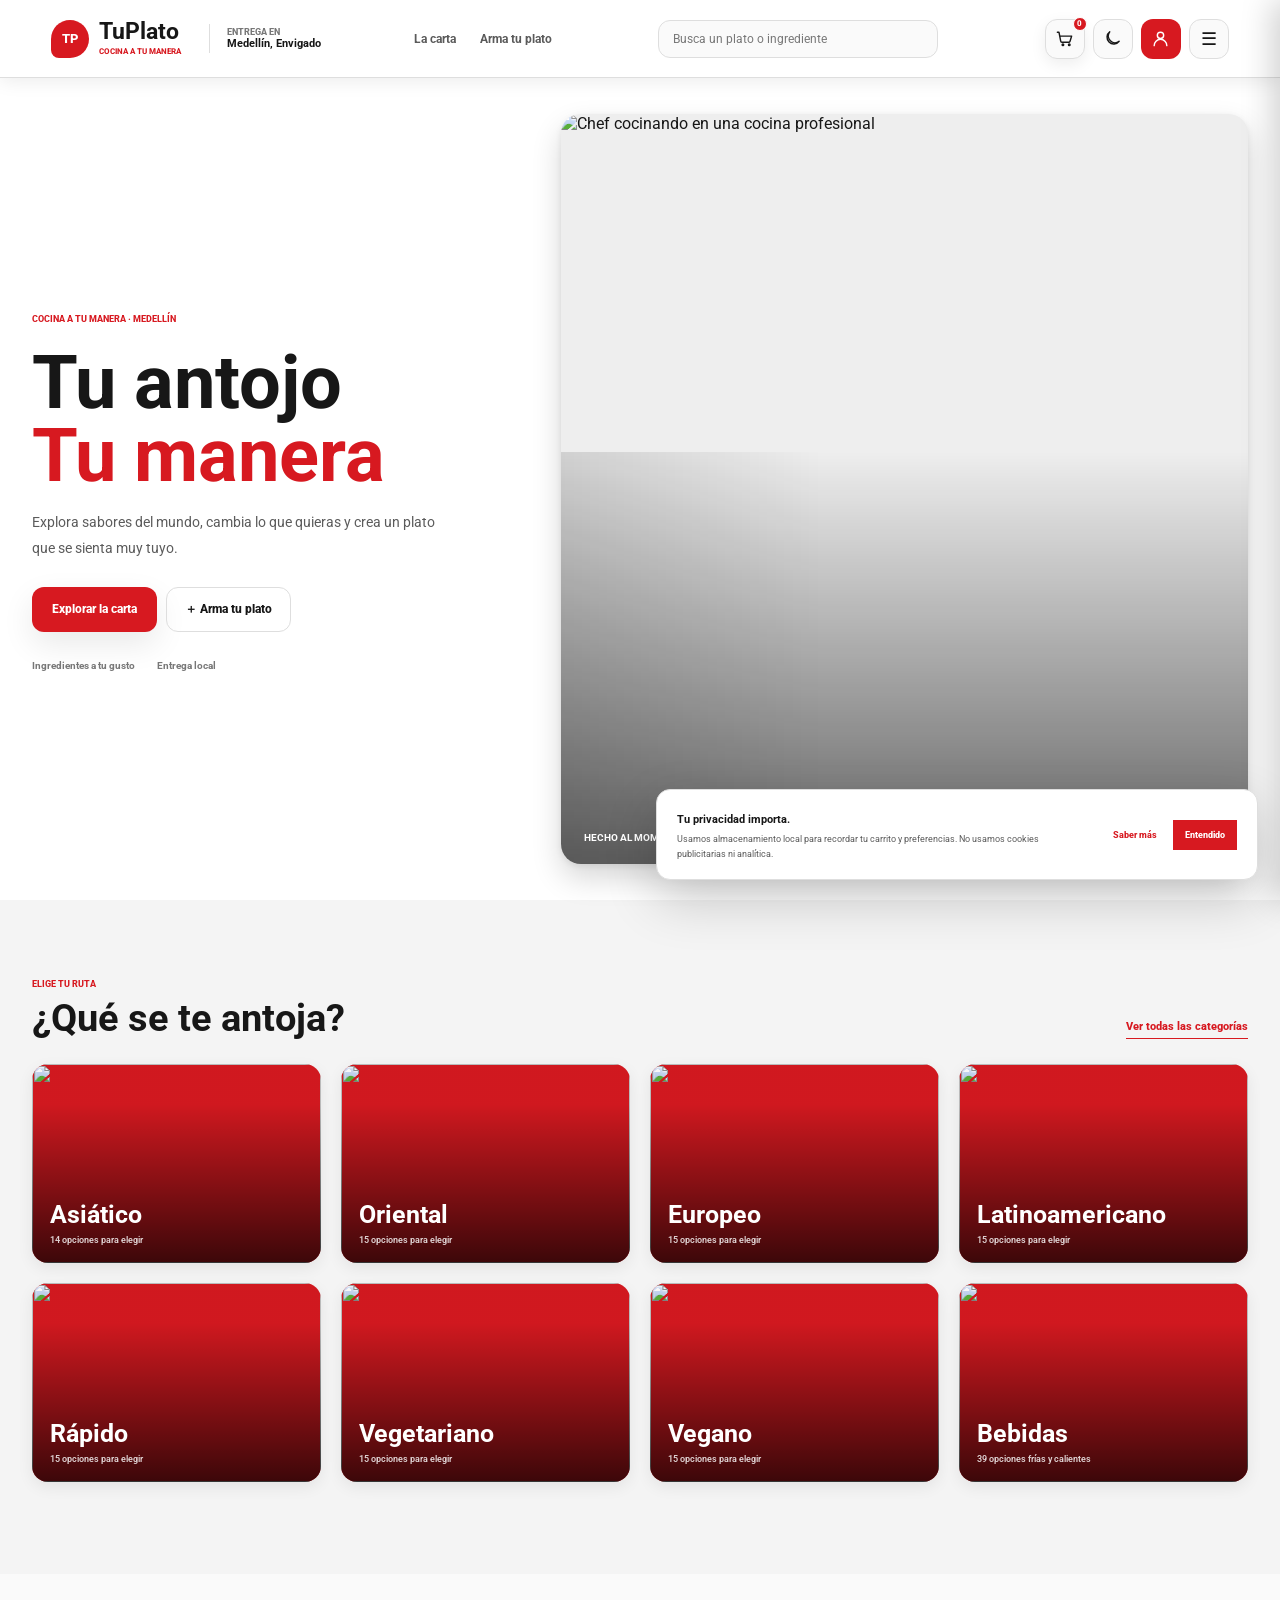
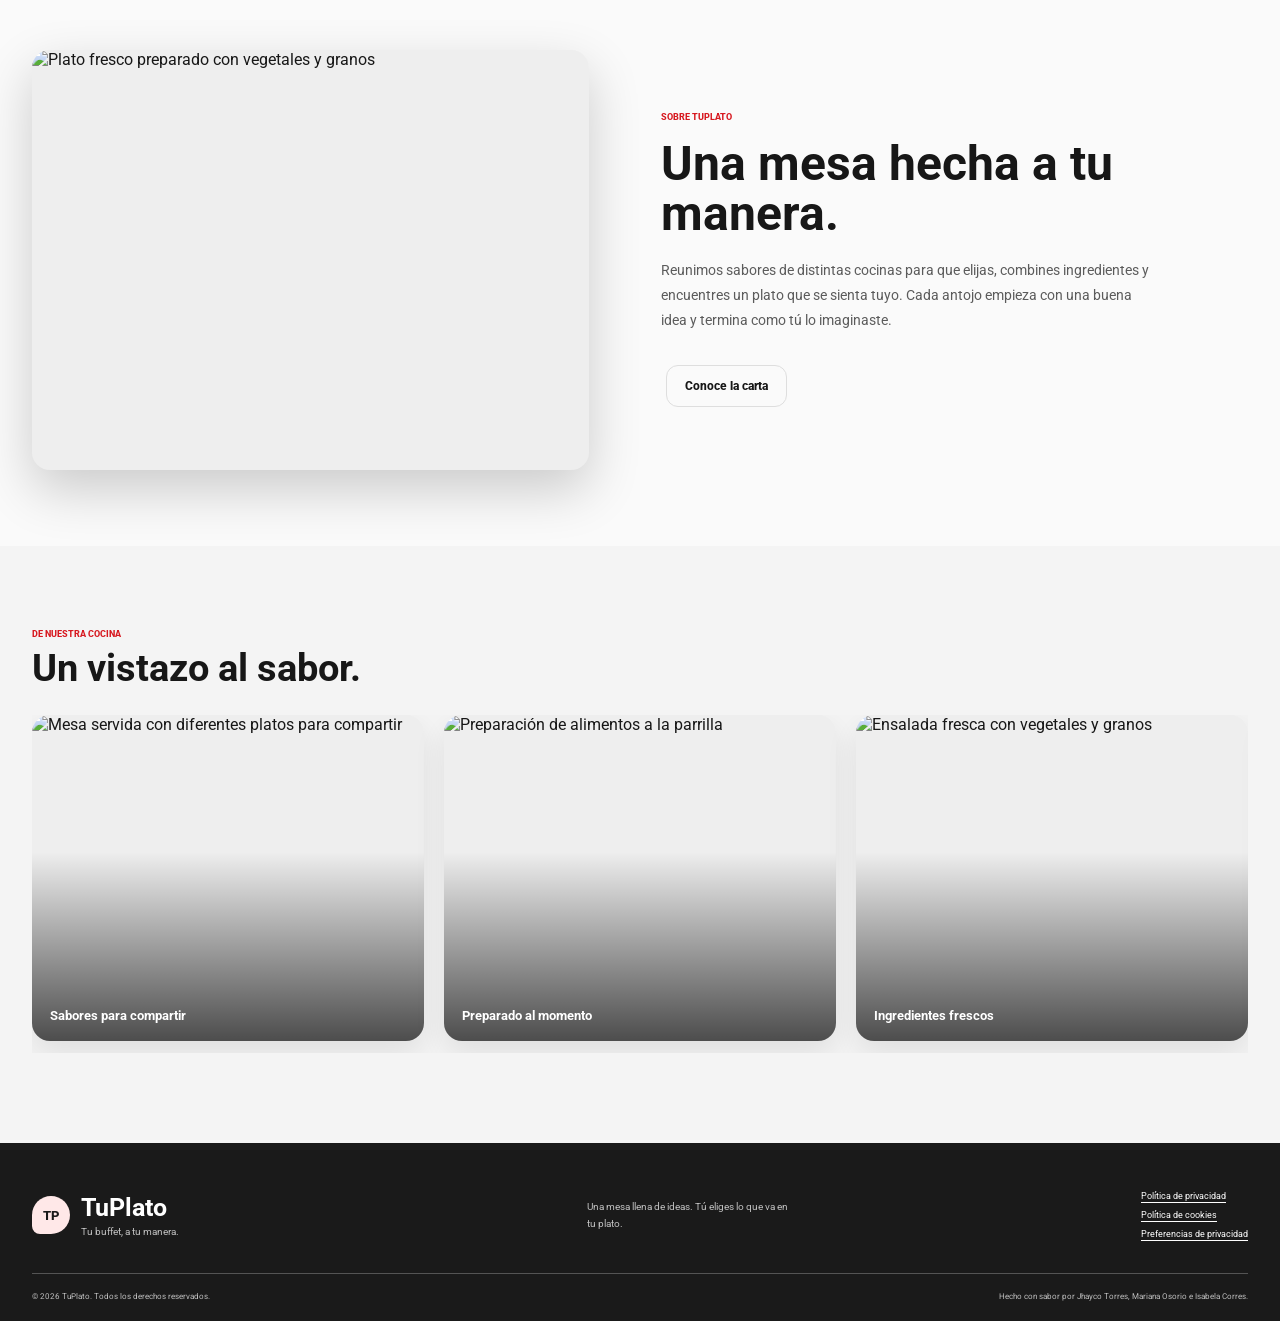
==== index.html @ 8849bc9b "Publicar TuPlato con Supabase" ====
<!DOCTYPE html>
<html lang="es">
<head>
  <meta charset="UTF-8">
  <title>TuPlato | Cocina digital</title>
  <meta name="description" content="Explora sabores, personaliza tus ingredientes y crea un plato a tu manera con TuPlato.">
  <meta name="viewport" content="width=device-width, initial-scale=1.0">
  <link rel="preconnect" href="https://images.unsplash.com">
  <link rel="dns-prefetch" href="//images.unsplash.com">
  <link rel="preconnect" href="https://fonts.googleapis.com">
  <link rel="preconnect" href="https://fonts.gstatic.com" crossorigin>
  <link href="https://fonts.googleapis.com/css2?family=Roboto:wght@400;500;600;700;800&display=swap" rel="stylesheet">
  <link rel="stylesheet" href="style.css">
  <script>
    // Se aplica el tema antes de pintar para evitar el parpadeo blanco
    (function () {
      try {
        var t = localStorage.getItem('tema');
        if (!t) t = matchMedia('(prefers-color-scheme: dark)').matches ? 'oscuro' : 'claro';
        if (t === 'oscuro') document.documentElement.setAttribute('data-tema', 'oscuro');
      } catch (e) {}
    })();
  </script>
</head>

<body>

<!-- Navegación principal -->
<header class="barra-superior">
  <div class="bloque-izquierdo">
    <button class="brand-lockup" onclick="volverAlInicio()" aria-label="TuPlato, inicio">
      <span class="brand-icon">TP</span><span class="brand-name">TuPlato<small>COCINA A TU MANERA</small></span>
    </button>
    <button class="selector-ubicacion" onclick="abrirModal('modalUbicacion')">
      <span class="ubicacion-label">ENTREGA EN</span><span id="txtUbicacion" class="ubicacion-actual">Medellín, Envigado</span>
    </button>
  </div>
  <nav class="desktop-nav" aria-label="Navegación principal">
    <a href="#categorias" onclick="irACategorias(); return false;">La carta</a>
    <a href="#armador" onclick="abrirArmador(); return false;">Arma tu plato</a>
  </nav>
  <div class="contenedor-buscador">
    <input type="search" id="inputBuscador" class="input-buscador" placeholder="Busca un plato o ingrediente" oninput="buscar(this.value)" autocomplete="off" aria-label="Buscar en el menú">
  </div>
  <div class="bloque-derecho">
    <button class="boton-carrito" onclick="verCarrito()" aria-label="Abrir carrito, 0 productos" title="Carrito">
      <svg viewBox="0 0 24 24" aria-hidden="true" focusable="false"><path d="M3 4h2l2.2 11.2a2 2 0 0 0 2 1.6h7.9a2 2 0 0 0 1.9-1.4L21 9H6"/><circle cx="10" cy="20" r="1"/><circle cx="18" cy="20" r="1"/></svg>
      <span id="txtCarrito" class="carrito-contador" aria-hidden="true">0</span>
    </button>
    <button id="btnTema" class="boton-tema" onclick="alternarTema()" aria-label="Cambiar a modo oscuro" title="Cambiar a modo oscuro">
      <svg class="icono-tema-luna" viewBox="0 0 24 24" aria-hidden="true" focusable="false"><path d="M20.4 15.5A8.5 8.5 0 0 1 8.5 3.6 8.5 8.5 0 1 0 20.4 15.5Z"/></svg>
      <svg class="icono-tema-sol" viewBox="0 0 24 24" aria-hidden="true" focusable="false"><circle cx="12" cy="12" r="4"/><path d="M12 2v2m0 16v2M4.93 4.93l1.42 1.42m11.3 11.3 1.42 1.42M2 12h2m16 0h2M4.93 19.07l1.42-1.42m11.3-11.3 1.42-1.42"/></svg>
    </button>
    <div class="menu-usuario-dropdown">
      <button id="btnAuthTrigger" class="boton-user-trigger" onclick="gestionarClicAuth()" aria-label="Ingresar" title="Ingresar">
        <svg viewBox="0 0 24 24" aria-hidden="true" focusable="false"><circle cx="12" cy="8" r="4"/><path d="M4 21a8 8 0 0 1 16 0"/></svg>
      </button>
      <div id="dropdownUsuario" class="dropdown-contenido">
        <a onclick="abrirPerfil()">Mi perfil</a>
        <a id="enlaceAdmin" onclick="abrirPanelAdmin()" style="display:none;">Panel administrador</a>
        <a onclick="cerrarSesion()">Cerrar sesión</a>
      </div>
    </div>
    <button class="boton-sidebar-trigger" onclick="toggleSidebar()" aria-label="Abrir menú">☰</button>
  </div>
</header>

<!-- Fondo del menú lateral -->
<div id="overlaySidebar" class="overlay-sidebar" onclick="cerrarSidebar()"></div>

<!-- Menú lateral -->
<aside id="sidebarDerecha" class="sidebar-derecha">
  <div class="sidebar-header">
    <span class="sidebar-brand">TuPlato</span>
    <span class="sidebar-cerrar" onclick="cerrarSidebar()">&times;</span>
  </div>

  <div class="sidebar-perfil" id="sidebarPerfil"></div>

  <nav class="sidebar-nav">
    <div class="sidebar-nav-item destacado" onclick="abrirArmador(); cerrarSidebar();"><span>Arma tu plato</span></div>
    <div class="sidebar-nav-item" onclick="mostrarFavoritos(); cerrarSidebar();"><span>♥ Mis recetas</span></div>
    <div class="sidebar-nav-item" onclick="mostrarPlatos('asiatico'); cerrarSidebar();"><span id="navCatAsiatico">Asiático</span></div>
    <div class="sidebar-nav-item" onclick="mostrarPlatos('oriental'); cerrarSidebar();"><span id="navCatOriental">Oriental</span></div>
    <div class="sidebar-nav-item" onclick="mostrarPlatos('europeo'); cerrarSidebar();"><span id="navCatEuropeo">Europeo</span></div>
    <div class="sidebar-nav-item" onclick="mostrarPlatos('latino'); cerrarSidebar();"><span id="navCatLatino">Latinoamericano</span></div>
    <div class="sidebar-nav-item" onclick="mostrarPlatos('rapido'); cerrarSidebar();"><span id="navCatRapido">Rápido</span></div>
    <div class="sidebar-nav-item" onclick="mostrarPlatos('vegetariano'); cerrarSidebar();"><span id="navCatVegetariano">Vegetariano</span></div>
    <div class="sidebar-nav-item" onclick="mostrarPlatos('vegano'); cerrarSidebar();"><span id="navCatVegano">Vegano</span></div>
    <div class="sidebar-nav-item" onclick="mostrarSubcategoriasBebidas(); cerrarSidebar();"><span>Bebidas</span></div>

    <div class="sidebar-nav-item sidebar-otros" onclick="toggleOtros()">
      <span>Otros</span>
      <span id="flechaOtros" class="sidebar-flecha">›</span>
    </div>
    <div id="submenuOtros" class="sidebar-submenu">
      <div class="sidebar-subitem" onclick="alert('Próximamente: registro de restaurantes.')">Registra tu restaurante</div>
      <div class="sidebar-subitem" onclick="alert('Próximamente: registro de repartidores.')">Quiero ser repartidor</div>
    </div>
  </nav>

  <div class="sidebar-tema" onclick="alternarTema()">
    <span id="txtTemaSidebar">Modo oscuro</span>
    <span class="sidebar-flecha">›</span>
  </div>

  <div class="sidebar-ubicacion" onclick="abrirModal('modalUbicacion')">
    <span class="sidebar-ubicacion-label">📍 Entregar en</span>
    <span id="txtUbicacionSidebar" class="sidebar-ubicacion-actual">Medellín, Envigado</span>
  </div>
</aside>

<!-- Modal de dirección -->
<div id="modalUbicacion" class="fondo-modal">
  <div class="modal-contenido">
    <span class="cerrar-x" onclick="cerrarModal('modalUbicacion')">&times;</span>
    <h3>Ingresa tu dirección</h3>
    <p class="modal-nota">Elige tu zona para consultar disponibilidad y calcular el envío.</p>
    <label class="campo-ubicacion">Zona de entrega
      <select id="selectZonaEntrega" onchange="actualizarZonaEntrega()">
        <option value="">Selecciona una zona</option>
        <option value="envigado">Envigado</option>
        <option value="medellin">Medellín</option>
        <option value="sabaneta">Sabaneta</option>
        <option value="bello">Bello</option>
        <option value="rionegro">Rionegro</option>
      </select>
    </label>
    <div id="estadoZonaEntrega" class="estado-zona-entrega" aria-live="polite">Selecciona una zona para continuar.</div>
    <input type="text" id="inputCiudad" placeholder="Ej: Medellín, Envigado" value="Medellín, Envigado">
    <input type="text" id="inputDireccion" placeholder="Ej: Calle 37 Sur #43A-12, Apto 502">
    <button class="boton-bloque" onclick="guardarUbicacion()">Confirmar dirección</button>
  </div>
</div>

<!-- Modal de autenticación -->
<div id="modalAuth" class="fondo-modal">
  <div class="modal-contenido">
    <span class="cerrar-x" onclick="cerrarModal('modalAuth')">&times;</span>
    <div id="vistaLogin">
      <h3>Iniciar sesión</h3>
      <input type="email" id="loginCorreo" placeholder="Correo electrónico">
      <input type="password" id="loginPass" placeholder="Contraseña">
      <button class="boton-bloque" onclick="procesarLogin()">Ingresar</button>
      <p class="texto-cambio">¿Eres nuevo? <span onclick="cambiarVistaAuth('registro')">Regístrate aquí</span></p>
    </div>
    <div id="vistaRegistro" style="display:none;">
      <h3>Crear cuenta</h3>
      <input type="text" id="regNombre" placeholder="Nombre">
      <input type="email" id="regCorreo" placeholder="Correo electrónico">
      <input type="password" id="regPass" placeholder="Contraseña">
      <button class="boton-bloque" onclick="procesarRegistro()">Crear cuenta</button>
      <p class="texto-cambio">¿Ya tienes cuenta? <span onclick="cambiarVistaAuth('login')">Inicia sesión</span></p>
    </div>
  </div>
</div>

<!-- Modal de perfil -->
<div id="modalPerfil" class="fondo-modal">
  <div class="modal-contenido">
    <span class="cerrar-x" onclick="cerrarModal('modalPerfil')">&times;</span>
    <h3>Mi perfil</h3>
    <div class="perfil-info">
      <p><strong>Nombre:</strong> <span id="perfilNombre">-</span></p>
      <p><strong>Correo:</strong> <span id="perfilCorreo">-</span></p>
    </div>
    <button class="boton-bloque" onclick="cerrarModal('modalPerfil')">Entendido</button>
  </div>
</div>

<!-- Modal del carrito -->
<div id="modalCarrito" class="fondo-modal">
  <div class="modal-contenido modal-carrito">
    <span class="cerrar-x" onclick="cerrarModal('modalCarrito')">&times;</span>
    <div class="carrito-cabecera"><div><span class="carrito-kicker">TU PEDIDO</span><h3>Tu carrito</h3></div><span id="contadorCarritoModal" class="carrito-contador">0 productos</span></div>
    <div id="listaCarrito"></div>
    <div id="resumenCarrito" class="carrito-resumen"></div>
    <div class="carrito-entrega"><div class="carrito-entrega-cab"><strong>Entrega</strong><button class="carrito-link" onclick="cerrarModal('modalCarrito'); abrirModal('modalUbicacion')">Editar dirección</button></div><div id="direccionCarrito" class="carrito-direccion">Agrega una dirección para calcular el envío.</div></div>
    <label class="carrito-pago"><span>Método de pago</span><select id="metodoPago"><option value="contraentrega">Pago contra entrega</option><option value="transferencia">Transferencia bancaria</option><option value="tarjeta">Tarjeta al recibir</option></select></label>
    <button class="boton-bloque" onclick="cerrarModal('modalCarrito')">Seguir comprando</button>
    <button id="btnConfirmarPedido" class="boton-bloque oscuro" onclick="finalizarPedido()">Confirmar pedido</button>
  </div>
</div>

<!-- Inicio -->
<main id="inicio" class="home-screen">
  <section class="portada" aria-labelledby="homeTitle">
    <div class="portada-copy">
      <span class="hero-kicker">COCINA A TU MANERA · MEDELLÍN</span>
      <h1 class="titulo" id="homeTitle">Tu antojo<br><em>Tu manera</em></h1>
      <p class="subtitulo">Explora sabores del mundo, cambia lo que quieras y crea un plato que se sienta muy tuyo.</p>
      <div class="portada-acciones">
        <button class="boton principal" onclick="irACategorias()">Explorar la carta</button>
        <button class="boton-sec" onclick="abrirArmador()">＋ Arma tu plato</button>
      </div>
      <div class="hero-notas"><span> Ingredientes a tu gusto</span><span> Entrega local</span></div>
    </div>
    <div class="portada-visual">
      <img src="https://images.unsplash.com/photo-1641536618422-2cf0bbd10014?q=80&w=627&auto=format&fit=crop&ixlib=rb-4.1.0&ixid=M3wxMjA3fDB8MHxwaG90by1wYWdlfHx8fGVufDB8fHx8fA%3D%3D" alt="Chef cocinando en una cocina profesional" fetchpriority="high">
      <div class="hero-pie-foto"><span>HECHO AL MOMENTO</span><span>TuPlato · Medellín</span></div>
    </div>
  </section>

  <section class="home-explorer" aria-labelledby="homeCategoriesTitle">
    <div class="home-section-heading">
      <div><span class="section-kicker">ELIGE TU RUTA</span><h2 id="homeCategoriesTitle">¿Qué se te antoja?</h2></div>
      <button class="texto-link" onclick="irACategorias()">Ver todas las categorías</button>
    </div>
    <div id="homeCategoryGrid" class="home-category-grid"></div>
  </section>

  <section class="home-about" id="nosotros" aria-labelledby="aboutTitle">
    <div class="home-about-inner">
      <div class="home-about-visual">
        <img src="https://images.pexels.com/photos/6294402/pexels-photo-6294402.jpeg" alt="Plato fresco preparado con vegetales y granos" loading="lazy">
      </div>
      <div class="home-about-copy">
        <span class="section-kicker">SOBRE TUPLATO</span>
        <h2 id="aboutTitle">Una mesa hecha a tu manera.</h2>
        <p>Reunimos sabores de distintas cocinas para que elijas, combines ingredientes y encuentres un plato que se sienta tuyo. Cada antojo empieza con una buena idea y termina como tú lo imaginaste.</p>
        <button class="boton-sec" onclick="irACategorias()">Conoce la carta</button>
      </div>
    </div>
  </section>

  <section class="home-gallery" id="galeria" aria-labelledby="galleryTitle">
    <div class="home-gallery-inner">
      <div class="home-gallery-heading">
        <div><span class="section-kicker">DE NUESTRA COCINA</span><h2 id="galleryTitle">Un vistazo al sabor.</h2></div>
      </div>
      <div class="gallery-track" id="homeGallery" role="region" aria-label="Galería de cocina y platos" tabindex="0">
        <figure class="gallery-item"><img src="https://images.unsplash.com/photo-1504674900247-0877df9cc836?auto=format&fit=crop&w=1000&q=82" alt="Mesa servida con diferentes platos para compartir" loading="lazy"><figcaption>Sabores para compartir</figcaption></figure>
        <figure class="gallery-item"><img src="https://images.unsplash.com/photo-1555939594-58d7cb561ad1?auto=format&fit=crop&w=1000&q=82" alt="Preparación de alimentos a la parrilla" loading="lazy"><figcaption>Preparado al momento</figcaption></figure>
        <figure class="gallery-item"><img src="https://images.unsplash.com/photo-1547592180-85f173990554?auto=format&fit=crop&w=1000&q=82" alt="Ensalada fresca con vegetales y granos" loading="lazy"><figcaption>Ingredientes frescos</figcaption></figure>
        <figure class="gallery-item"><img src="https://images.unsplash.com/photo-1579871494447-9811cf80d66c?auto=format&fit=crop&w=1000&q=82" alt="Selección de sushi recién preparado" loading="lazy"><figcaption>Un viaje entre cocinas</figcaption></figure>
        <figure class="gallery-item"><img src="https://images.unsplash.com/photo-1565299624946-b28f40a0ae38?auto=format&fit=crop&w=1000&q=82" alt="Pizza artesanal recién horneada" loading="lazy"><figcaption>Tu próximo antojo</figcaption></figure>
      </div>
    </div>
  </section>
</main>

<!-- Categorías -->
<div id="categorias" class="seccion-categorias">
  <h1>¿Qué se te antoja hoy?</h1>
  <p class="seccion-sub">Empieza desde cero o toma un plato de la carta y ajústalo a tu gusto</p>
  <div class="contenedor-grid" id="gridCategorias"></div>
  <button class="boton boton-volver-inicio" onclick="volverAlInicio()">Volver al inicio</button>
</div>

<!-- Categorías de bebidas -->
<div id="subBebidas" class="seccion-categorias">
  <h1>Bebidas</h1>
  <p class="seccion-sub">Selecciona el tipo de bebida</p>
  <div class="contenedor-grid">
    <div class="tarjeta-categoria bebida-asiatica" onclick="mostrarPlatos('bebidasAsiaticas')"><img src="https://images.unsplash.com/photo-1558857563-b371033873b8?auto=format&fit=crop&w=900&q=80" alt="Té asiático servido frío" loading="lazy"><span>Bebidas asiáticas</span><small>Infusiones y sabores de Asia</small></div>
    <div class="tarjeta-categoria bebida-americana" onclick="mostrarPlatos('bebidasAmericanas')"><img src="https://images.unsplash.com/photo-1544145945-f90425340c7e?auto=format&fit=crop&w=900&q=80" alt="Bebidas cítricas frescas" loading="lazy"><span>Bebidas americanas</span><small>Jugos y cafés frescos</small></div>
    <div class="tarjeta-categoria bebida-europea" onclick="mostrarPlatos('bebidasEuropeas')"><img src="https://images.unsplash.com/photo-1514362545857-3bc16c4c7d1b?auto=format&fit=crop&w=900&q=80" alt="Bebidas servidas para compartir" loading="lazy"><span>Bebidas europeas</span><small>Cafés y tés clásicos</small></div>
    <div class="tarjeta-categoria bebida-gaseosa" onclick="mostrarPlatos('bebidasGaseosas')"><img src="https://images.unsplash.com/photo-1581006852262-e4307cf6283a?auto=format&fit=crop&w=900&q=80" alt="Bebida fría con hielo" loading="lazy"><span>Gaseosas y frías</span><small>Refrescantes para acompañar</small></div>
  </div>
  <button class="boton" onclick="volverACategorias()">Volver a categorías</button>
</div>

<!-- Listado de platos -->
<div id="menu" class="menu"></div>

<!-- Resultados de búsqueda -->
<div id="pantallaBusqueda" class="pantalla-busqueda"></div>

<!-- Favoritos y recetas guardadas -->
<div id="favoritos" class="pantalla-favoritos"></div>

<!-- Detalle de receta -->
<div id="detalleRender" class="pantalla-detalle"></div>

<!-- Armador de platos -->
<div id="armador" class="pantalla-armador"></div>

<!-- Barra inferior -->
<div id="barraAgregar" class="barra-agregar">
  <div class="barra-agregar-interior">
    <div class="control-cantidad">
      <button class="btn-cantidad" onclick="cambiarCantidad(-1)">−</button>
      <span class="txt-cantidad" id="txtCantidad">1</span>
      <button class="btn-cantidad" onclick="cambiarCantidad(1)">+</button>
    </div>
    <button class="btn-agregar-carrito" onclick="agregarAlCarrito()">
      <span>Agregar al carrito</span>
      <span class="total-carrito" id="txtTotalBarra">$0</span>
    </button>
  </div>
</div>

<div id="contenedorToasts" class="contenedor-toasts" aria-live="polite" aria-atomic="true"></div>

<footer class="site-footer">
  <div class="footer-main">
    <div class="footer-brand"><span class="brand-icon">TP</span><div><strong>TuPlato</strong><span>Tu buffet, a tu manera.</span></div></div>
    <p>Una mesa llena de ideas. Tú eliges lo que va en tu plato.</p>
    <div class="footer-links"><button onclick="abrirLegal('privacidad')">Política de privacidad</button><button onclick="abrirLegal('cookies')">Política de cookies</button><button onclick="mostrarAvisoCookies()">Preferencias de privacidad</button></div>
  </div>
  <div class="footer-bottom"><span>© 2026 TuPlato. Todos los derechos reservados.</span><span>Hecho con sabor por Jhayco Torres, Mariana Osorio e Isabela Corres.</span></div>
</footer>

<aside id="avisoCookies" class="aviso-cookies" role="status" hidden>
  <div><strong>Tu privacidad importa.</strong><p>Usamos almacenamiento local para recordar tu carrito y preferencias. No usamos cookies publicitarias ni analítica.</p></div>
  <div class="aviso-cookies-acciones"><button onclick="abrirLegal('cookies')">Saber más</button><button class="aviso-aceptar" onclick="aceptarAvisoCookies()">Entendido</button></div>
</aside>

<div id="modalLegal" class="fondo-modal modal-legal" onclick="if(event.target === this) cerrarModal('modalLegal')">
  <section class="modal-contenido legal-contenido" role="dialog" aria-modal="true" aria-labelledby="legalModalTitle">
    <button class="cerrar-x" onclick="cerrarModal('modalLegal')" aria-label="Cerrar">×</button>
    <span class="section-kicker">TUPLATO · INFORMACIÓN</span>
    <h2 id="legalModalTitle"></h2>
    <div id="legalModalText" class="legal-texto"></div>
  </section>
</div>

<script src="https://cdn.jsdelivr.net/npm/@supabase/supabase-js@2"></script>
<script src="supabase-client.js"></script>
<script src="script.js"></script>
</body>
</html>
---- style.css ----
/* Ajustes globales */
* {
  -webkit-tap-highlight-color: transparent;
}

body {
  margin: 0;
  font-family: -apple-system, BlinkMacSystemFont, "Segoe UI", Roboto, Helvetica, Arial, sans-serif;
  text-align: center;
  background-color: var(--bg);
  color: var(--text);
  padding-top: 70px;
  transition: background-color 0.25s, color 0.25s;
}

:focus-visible {
  outline: 2px solid var(--accent);
  outline-offset: 2px;
}

@media (prefers-reduced-motion: reduce) {
  * {
    transition-duration: 0.01ms !important;
    animation-duration: 0.01ms !important;
  }
}

/* Barra superior */
.barra-superior {
  position: fixed;
  top: 0; left: 0;
  width: 100%; height: 70px;
  background-color: var(--surface);
  border-bottom: 1px solid var(--border-soft);
  box-shadow: 0 2px 10px rgba(0,0,0,0.05);
  display: flex;
  align-items: center;
  justify-content: space-between;
  padding: 0 20px;
  box-sizing: border-box;
  z-index: 1000;
}

/* Identidad y ubicación */
.bloque-izquierdo {
  display: flex;
  align-items: center;
  gap: 20px;
}

.brand-name {
  font-size: 22px;
  font-weight: 800;
  color: var(--accent);
  margin: 0;
  cursor: pointer;
}

.selector-ubicacion {
  display: flex;
  flex-direction: column;
  text-align: left;
  cursor: pointer;
  padding: 4px 8px;
  border-radius: 8px;
  transition: background 0.2s;
}

.selector-ubicacion:hover {
  background: var(--surface-3);
}

.ubicacion-label {
  font-size: 11px;
  color: var(--text-2);
  font-weight: 600;
  text-transform: uppercase;
}

.ubicacion-actual {
  font-size: 14px;
  font-weight: 700;
  color: var(--text);
}

/* Búsqueda en la navegación */
.contenedor-buscador {
  flex-grow: 1;
  max-width: 450px;
  margin: 0 20px;
}

.input-buscador {
  width: 100%;
  padding: 10px 16px;
  border: 1px solid var(--border);
  background-color: var(--surface-2);
  color: var(--text);
  border-radius: 20px;
  font-size: 14px;
  box-sizing: border-box;
  transition: all 0.2s;
}

.input-buscador::placeholder {
  color: var(--text-3);
}

.input-buscador:focus {
  outline: none;
  border-color: var(--accent);
  background-color: var(--surface);
}

/* Acciones de usuario */
.bloque-derecho {
  display: flex;
  align-items: center;
  gap: 12px;
}

.boton-carrito {
  background: var(--surface-2);
  border: 1px solid var(--border);
  color: var(--text);
  padding: 10px 14px;
  border-radius: 20px;
  cursor: pointer;
  font-weight: 600;
  font-size: 14px;
  transition: all 0.2s;
  display: flex;
  align-items: center;
  gap: 6px;
}

.boton-carrito:hover {
  background: var(--surface-3);
}

.boton-carrito.pulso {
  background: var(--btn);
  color: var(--on-btn);
  border-color: var(--btn);
}

.boton-user-trigger {
  background: var(--btn);
  color: var(--on-btn);
  border: none;
  padding: 10px 20px;
  border-radius: 20px;
  cursor: pointer;
  font-weight: 600;
  font-size: 14px;
  box-shadow: var(--shadow-btn);
  transition: all 0.2s;
}

.boton-user-trigger:hover {
  background: var(--btn-hover);
}

/* Selector de tema */
.boton-tema {
  background: var(--surface-2);
  border: 1px solid var(--border);
  width: 40px;
  height: 40px;
  border-radius: 12px;
  cursor: pointer;
  font-size: 17px;
  line-height: 1;
  color: var(--text);
  display: flex;
  align-items: center;
  justify-content: center;
  transition: background 0.2s, border-color 0.2s;
  flex-shrink: 0;
}

.boton-tema:hover {
  background: var(--surface-3);
  border-color: var(--accent-line);
}

/* Botones */
.boton {
  margin: 15px 5px;
  padding: 16px 40px;
  font-size: 16px;
  background: var(--btn);
  color: var(--on-btn);
  border: none;
  border-radius: 25px;
  cursor: pointer;
  font-weight: 600;
  transition: all 0.2s ease;
  box-shadow: var(--shadow-btn);
}

.boton:hover {
  background: var(--btn-hover);
  transform: translateY(-1px);
}

.boton.principal {
  background: var(--btn-dark);
  color: #FFFFFF;
  box-shadow: var(--shadow);
}

.boton.principal:hover {
  background: var(--btn-dark-hover);
}

body.oscuro .boton.principal {
  color: var(--text);
}

.boton-sec {
  margin: 8px 5px;
  padding: 13px 26px;
  font-size: 14px;
  font-weight: 600;
  background: transparent;
  color: var(--text-2);
  border: 1.5px solid var(--border);
  border-radius: 25px;
  cursor: pointer;
  transition: all 0.2s;
}

.boton-sec:hover {
  border-color: var(--accent);
  color: var(--accent);
}

.boton-bloque {
  width: 100%;
  padding: 14px;
  background: var(--btn);
  color: var(--on-btn);
  border: none;
  border-radius: 12px;
  cursor: pointer;
  font-weight: 600;
  font-size: 15px;
  margin-top: 15px;
}

.boton-bloque:hover {
  background: var(--btn-hover);
}

.boton-bloque.oscuro {
  background: var(--btn-dark);
  color: #FFFFFF;
  margin-top: 8px;
}

body.oscuro .boton-bloque.oscuro {
  color: var(--text);
}

/* Portada */
.portada {
  height: calc(100vh - 70px);
  background:
    linear-gradient(var(--portada-a), var(--portada-b)),
    url("https://images.unsplash.com/photo-1504674900247-0877df9cc836?auto=format&fit=crop&w=1920&q=65") center/cover no-repeat;
  display: flex;
  flex-direction: column;
  justify-content: center;
  align-items: center;
  padding: 0 20px;
}

.titulo {
  font-size: 52px;
  font-weight: 800;
  color: var(--text);
  margin: 0;
  letter-spacing: -1px;
}

.subtitulo {
  color: var(--text-2);
  margin: 12px 0 30px;
  font-size: 18px;
  font-weight: 400;
}

.portada-acciones {
  display: flex;
  gap: 12px;
  flex-wrap: wrap;
  justify-content: center;
}

/* Categorías */
/* Encabezado de categorías */
.seccion-categorias {
  display: none;
  padding: 40px 20px 60px;
  max-width: 1200px;
  margin: 0 auto;
}

.seccion-categorias h1 {
  color: var(--text);
  font-size: 32px;
  font-weight: 700;
  letter-spacing: -0.5px;
  margin-bottom: 5px;
}

.seccion-sub {
  color: var(--text-2);
  font-size: 15px;
  font-weight: 400;
  margin-bottom: 10px;
}

/* Tarjetas de categorías */
.contenedor-grid {
  display: grid;
  grid-template-columns: repeat(auto-fit, minmax(240px, 1fr));
  gap: 20px;
  margin: 35px auto;
}

.tarjeta-categoria {
  position: relative;
  height: 160px;
  border-radius: 16px;
  display: flex;
  justify-content: flex-start;
  align-items: flex-end;
  overflow: hidden;
  cursor: pointer;
  box-shadow: var(--shadow-sm);
  border: 1px solid var(--border);
  transition: transform 0.2s ease, box-shadow 0.2s ease;
}

.tarjeta-categoria::before {
  content: "";
  position: absolute;
  inset: 0;
  z-index: 1;
  background: linear-gradient(to top, rgba(0,0,0,0.78) 0%, rgba(0,0,0,0.05) 65%);
}

.tarjeta-categoria:hover {
  transform: translateY(-4px);
  box-shadow: var(--shadow);
}

.tarjeta-categoria span {
  position: relative;
  z-index: 2;
  color: #FFFFFF;
  font-size: 18px;
  font-weight: 700;
  margin: 15px;
  text-shadow: 0 1px 4px rgba(0,0,0,0.5);
}

.tarjeta-categoria.destacada {
  background: var(--btn);
  flex-direction: column;
  align-items: flex-start;
  justify-content: flex-end;
}

.tarjeta-categoria.destacada::before {
  background: none;
}

.tarjeta-categoria.destacada span {
  margin: 0 16px 2px;
  font-size: 20px;
  text-shadow: none;
}

.tarjeta-categoria.destacada small {
  position: relative;
  z-index: 2;
  color: rgba(255,255,255,0.88);
  font-size: 13px;
  margin: 0 16px 16px;
}

/* Imágenes de categorías */
.img-asiatico {
  background: url("https://images.unsplash.com/photo-1618373145272-851b42526553?q=80&w=1170&auto=format&fit=crop&ixlib=rb-4.1.0&ixid=M3wxMjA3fDB8MHxwaG90by1wYWdlfHx8fGVufDB8fHx8fA%3D%3D") center/cover;
}

.img-oriental {
  background: url("https://images.unsplash.com/photo-1643146001775-92cab5e7a88a?q=80&w=1170&auto=format&fit=crop&ixlib=rb-4.1.0&ixid=M3wxMjA3fDB8MHxwaG90by1wYWdlfHx8fGVufDB8fHx8fA%3D%3D") center/cover;
}

.img-europeo {
  background: url("https://images.unsplash.com/photo-1630173314503-544080d4dee7?q=80&w=1170&auto=format&fit=crop&ixlib=rb-4.1.0&ixid=M3wxMjA3fDB8MHxwaG90by1wYWdlfHx8fGVufDB8fHx8fA%3D%3D") center/cover;
}

.img-latino {
  background: url("https://images.unsplash.com/photo-1643995529778-7f77c082e6a4?q=80&w=1164&auto=format&fit=crop&ixlib=rb-4.1.0&ixid=M3wxMjA3fDB8MHxwaG90by1wYWdlfHx8fGVufDB8fHx8fA%3D%3D") center/cover;
}

.img-rapido {
  background: url("https://images.unsplash.com/photo-1643018987067-17aafb8890ad?q=80&w=1170&auto=format&fit=crop&ixlib=rb-4.1.0&ixid=M3wxMjA3fDB8MHxwaG90by1wYWdlfHx8fGVufDB8fHx8fA%3D%3D") center/cover;
}

.img-vegetariano {
  background: url("https://images.unsplash.com/photo-1652439258003-b78c3e6e0a96?q=80&w=1169&auto=format&fit=crop&ixlib=rb-4.1.0&ixid=M3wxMjA3fDB8MHxwaG90by1wYWdlfHx8fGVufDB8fHx8fA%3D%3D") center/cover;
}

.img-vegano {
  background: url("https://images.unsplash.com/photo-1621618625640-c8acf9330149?q=80&w=1170&auto=format&fit=crop&ixlib=rb-4.1.0&ixid=M3wxMjA3fDB8MHxwaG90by1wYWdlfHx8fGVufDB8fHx8fA%3D%3D") center/cover;
}

.img-bebidas {
  background: url("https://images.unsplash.com/photo-1617646335979-c4b1063af78b?q=80&w=1171&auto=format&fit=crop&ixlib=rb-4.1.0&ixid=M3wxMjA3fDB8MHxwaG90by1wYWdlfHx8fGVufDB8fHx8fA%3D%3D") center/cover;
}

.img-bebidas-asiaticas {
  background: url("https://images.unsplash.com/photo-1558857563-b371033873b8?auto=format&fit=crop&w=640&q=60") center/cover;
}

.img-bebidas-americanas {
  background: url("https://images.unsplash.com/photo-1544145945-f90425340c7e?auto=format&fit=crop&w=640&q=60") center/cover;
}

.img-bebidas-europeas {
  background: url("https://images.unsplash.com/photo-1514362545857-3bc16c4c7d1b?auto=format&fit=crop&w=640&q=60") center/cover;
}

.img-bebidas-gaseosas {
  background: url("https://images.unsplash.com/photo-1581006852262-e4307cf6283a?auto=format&fit=crop&w=640&q=60") center/cover;
}

/* Listado de platos */
.menu {
  display: none;
  padding: 32px 24px 80px;
  max-width: 1240px;
  margin: 0 auto;
  text-align: left;
}

.cat-layout {
  display: grid;
  grid-template-columns: 320px minmax(0, 1fr);
  gap: 32px;
  align-items: start;
}

/* Columna izquierda: imagen y contexto de la categoría */
.cat-hero {
  position: sticky;
  top: 94px;
  background: var(--surface);
  border: 1px solid var(--border);
  border-radius: 18px;
  overflow: hidden;
  box-shadow: var(--shadow);
}
.cat-hero-img {
  width: 100%;
  height: 190px;
  object-fit: cover;
  display: block;
  background: var(--img-placeholder);
}

.detalle-imagen {
  content-visibility: auto;
}

.cat-hero-cuerpo {
  padding: 20px;
}

.cat-hero-titulo {
  font-size: 20px;
  font-weight: 800;
  color: var(--text);
  margin: 0 0 8px;
}

.cat-hero-desc {
  font-size: 13.5px;
  color: var(--text-2);
  line-height: 1.6;
  margin: 0 0 16px;
}

.cat-hero-datos {
  display: flex;
  flex-direction: column;
  gap: 8px;
  border-top: 1px solid var(--border-soft);
  padding-top: 14px;
  margin-bottom: 16px;
}

.cat-hero-dato {
  display: flex;
  justify-content: space-between;
  font-size: 13px;
  color: var(--text-2);
  gap: 10px;
}

.cat-hero-dato strong {
  color: var(--text);
  font-weight: 700;
}

.cat-hero .boton,
.cat-hero .boton-sec {
  width: 100%;
  margin: 0 0 8px;
  box-sizing: border-box;
  padding: 13px 18px;
  font-size: 14px;
}

/* Columna derecha: platos en rejilla */
.cat-lista-cabecera {
  display: flex;
  justify-content: space-between;
  align-items: baseline;
  margin-bottom: 16px;
  gap: 12px;
  flex-wrap: wrap;
}

.cat-lista-titulo {
  font-size: 22px;
  font-weight: 800;
  margin: 0;
  color: var(--text);
}

.cat-lista-conteo {
  font-size: 13px;
  color: var(--text-3);
}

/* Tarjetas de platos */
.platos-grid {
  display: grid;
  grid-template-columns: repeat(auto-fill, minmax(290px, 1fr));
  gap: 14px;
}

.plato-card {
  background: var(--surface);
  border: 1px solid var(--border);
  border-radius: 14px;
  padding: 16px 18px;
  cursor: pointer;
  display: flex;
  flex-direction: column;
  gap: 8px;
  transition: border-color 0.15s, transform 0.15s, box-shadow 0.15s;
  box-shadow: var(--shadow-sm);
}
.plato-card:hover {
  border-color: var(--accent);
  transform: translateY(-2px);
  box-shadow: var(--shadow);
}

.plato-card-top {
  display: flex;
  justify-content: space-between;
  align-items: flex-start;
  gap: 12px;
}

.plato-card-nombre {
  font-size: 15.5px;
  font-weight: 700;
  color: var(--text);
  line-height: 1.35;
  flex: 1;
}

.boton-favorito {
  width: 30px;
  height: 30px;
  flex: 0 0 30px;
  margin-top: -4px;
  border: 1px solid var(--border);
  border-radius: 50%;
  background: var(--surface-2);
  color: var(--text-3);
  cursor: pointer;
  font-size: 18px;
  line-height: 1;
  transition: color .15s, border-color .15s, background .15s, transform .15s;
}

.boton-favorito:hover {
  color: var(--accent);
  border-color: var(--accent-line);
  transform: scale(1.06);
}

.boton-favorito.activo {
  color: var(--accent);
  background: var(--accent-soft);
  border-color: var(--accent-line);
}

.plato-card-precio {
  font-size: 15px;
  font-weight: 800;
  color: var(--accent);
  white-space: nowrap;
}

.plato-card-meta {
  font-size: 12px;
  color: var(--text-3);
}

.plato-card-ing {
  font-size: 12.5px;
  color: var(--text-2);
  line-height: 1.55;
}

.plato-card-cta {
  font-size: 12.5px;
  font-weight: 700;
  color: var(--accent);
  margin-top: 2px;
}

.menu-vacio {
  color: var(--text-3);
  padding: 40px 0;
  font-size: 15px;
}

/* Receta y armador */
.pantalla-detalle,
.pantalla-armador {
  display: none;
  padding: 32px 24px 110px;
  max-width: 1240px;
  margin: 0 auto;
  text-align: left;
}

.detalle-layout {
  display: grid;
  grid-template-columns: 350px minmax(0, 1fr);
  gap: 32px;
  align-items: start;
}
/* Panel de receta y navegación */
.detalle-lateral {
  position: sticky;
  top: 94px;
  display: flex;
  flex-direction: column;
  gap: 16px;
}

.detalle-cuerpo {
  min-width: 0;
}

.btn-volver-detalle {
  background: none;
  border: none;
  cursor: pointer;
  font-size: 15px;
  font-weight: 600;
  color: var(--text-2);
  padding: 0;
  margin-bottom: 22px;
  display: flex;
  align-items: center;
  gap: 6px;
  transition: color 0.2s;
}

.btn-volver-detalle:hover {
  color: var(--accent);
}

.detalle-tarjeta {
  background: var(--surface);
  border: 1px solid var(--border);
  border-radius: 18px;
  overflow: hidden;
  box-shadow: var(--shadow);
}

.detalle-imagen {
  width: 100%;
  height: 220px;
  object-fit: cover;
  display: block;
  background: var(--img-placeholder);
}

.detalle-tarjeta-cuerpo {
  padding: 20px;
}

.detalle-encabezado {
  display: flex;
  justify-content: space-between;
  align-items: flex-start;
  gap: 12px;
  margin-bottom: 8px;
}

.detalle-nombre {
  font-size: 22px;
  font-weight: 800;
  color: var(--text);
  margin: 0;
  line-height: 1.25;
}

.detalle-precio-base {
  font-size: 18px;
  font-weight: 700;
  color: var(--accent);
  white-space: nowrap;
}

.detalle-descripcion {
  font-size: 13.5px;
  color: var(--text-2);
  line-height: 1.6;
  margin: 0;
}

.detalle-etiqueta {
  display: inline-block;
  margin-top: 12px;
  font-size: 12px;
  font-weight: 600;
  color: var(--accent);
  background: var(--accent-soft);
  border: 1px solid var(--accent-line);
  padding: 4px 10px;
  border-radius: 10px;
}

/* Bloques de personalización */
.bloque {
  background: var(--surface);
  border: 1px solid var(--border);
  border-radius: 16px;
  padding: 20px;
  margin-bottom: 16px;
  box-shadow: var(--shadow-sm);
}
/* Títulos y notas del armador */
.bloque-titulo {
  font-size: 15px;
  font-weight: 700;
  color: var(--text);
  margin-bottom: 4px;
}

.bloque-nota {
  font-size: 13px;
  color: var(--text-3);
  margin: 0 0 14px;
  line-height: 1.55;
}

.bloque-nota strong {
  color: var(--accent);
}

.paso-num {
  font-size: 13px;
  font-weight: 700;
  color: var(--text-3);
  margin: 22px 0 8px;
}

/* Mensajes del armador */
.armador-cabecera h2 {
  font-size: 24px;
  font-weight: 800;
  color: var(--text);
  margin: 0 0 6px;
  text-align: left;
}

.armador-cabecera p {
  color: var(--text-2);
  font-size: 14px;
  margin: 0 0 22px;
}

.armador-bloqueo {
  background: var(--accent-soft);
  border: 1px dashed var(--accent-line);
  color: var(--accent);
  padding: 20px;
  border-radius: 14px;
  font-size: 14px;
  text-align: center;
}

/* Filas y selección de ingredientes */
.lista-ing {
  display: flex;
  flex-direction: column;
}

.ing-fila {
  display: flex;
  justify-content: space-between;
  align-items: center;
  padding: 12px 10px;
  border-bottom: 1px solid var(--border-soft);
  cursor: pointer;
  border-radius: 8px;
  font-size: 14px;
  transition: background 0.15s;
}

.ing-fila:last-child {
  border-bottom: none;
}

.ing-fila:hover {
  background: var(--surface-2);
}

.ing-fila.quitada {
  opacity: 0.5;
}

.ing-fila.quitada .ing-nombre {
  text-decoration: line-through;
}

.ing-fila.activa {
  background: var(--accent-soft);
}

.ing-nombre {
  font-weight: 500;
  color: var(--text);
}

.ing-derecha {
  display: flex;
  align-items: center;
  gap: 12px;
  flex-shrink: 0;
}

.ing-delta {
  font-size: 13px;
  font-weight: 700;
  color: var(--accent-strong);
}

.ing-delta.mas {
  color: var(--text);
}

.ing-nota {
  font-size: 12px;
  color: var(--text-3);
}

.ing-estado {
  font-size: 12px;
  color: var(--accent);
  font-weight: 600;
}

.ing-accion {
  font-size: 12px;
  color: var(--text-3);
  font-weight: 600;
}

.ing-fila:hover .ing-accion {
  color: var(--accent);
}

.check {
  width: 20px;
  height: 20px;
  border-radius: 50%;
  border: 2px solid var(--border);
  flex-shrink: 0;
  transition: all 0.15s;
}

.check.activo {
  background: var(--btn);
  border-color: var(--btn);
  box-shadow: inset 0 0 0 3px var(--surface);
}

/* Acordeones */
.acordeon {
  border: 1px solid var(--border);
  border-radius: 12px;
  margin-bottom: 8px;
  overflow: hidden;
}

.acordeon-cab {
  display: flex;
  justify-content: space-between;
  align-items: center;
  padding: 13px 14px;
  cursor: pointer;
  font-size: 14px;
  font-weight: 600;
  color: var(--text);
  background: var(--surface-2);
  transition: background 0.15s;
}

.acordeon-cab:hover {
  background: var(--surface-3);
}

.acordeon-resumen {
  font-size: 12.5px;
  font-weight: 600;
  color: var(--text-3);
  margin-left: auto;
  margin-right: 4px;
}

.acordeon.abierto .acordeon-resumen {
  color: var(--accent);
}

.acordeon-flecha {
  color: var(--text-3);
  transition: transform 0.2s;
}

.acordeon.abierto .acordeon-flecha {
  transform: rotate(90deg);
}

.acordeon-cuerpo {
  max-height: 0;
  overflow: hidden;
  transition: max-height 0.25s ease;
}

.acordeon.abierto .acordeon-cuerpo {
  max-height: 1600px;
  overflow-y: auto;
  padding: 10px 14px 14px;
}

/* Opciones de preparación y tamaño */
.opciones-grid {
  display: grid;
  grid-template-columns: repeat(auto-fill, minmax(155px, 1fr));
  gap: 10px;
}

.opcion {
  border: 1.5px solid var(--border);
  border-radius: 12px;
  padding: 12px;
  cursor: pointer;
  display: flex;
  flex-direction: column;
  gap: 3px;
  background: var(--surface);
  transition: all 0.15s;
}

.opcion:hover {
  border-color: var(--accent-line);
}

.opcion.activa {
  border-color: var(--accent);
  background: var(--accent-soft);
}

.opcion-nombre {
  font-size: 14px;
  font-weight: 700;
  color: var(--text);
}

.opcion-desc {
  font-size: 12px;
  color: var(--text-3);
}

.opcion-precio {
  font-size: 13px;
  font-weight: 700;
  color: var(--accent);
  margin-top: 4px;
}

/* Chips de selección */
.chips {
  display: flex;
  flex-wrap: wrap;
  gap: 8px;
}

.chip {
  display: flex;
  align-items: center;
  gap: 8px;
  border: 1.5px solid var(--border);
  border-radius: 20px;
  padding: 8px 14px;
  cursor: pointer;
  font-size: 13px;
  color: var(--text);
  background: var(--surface);
  transition: all 0.15s;
  user-select: none;
}

.chip:hover {
  border-color: var(--accent-line);
}

.chip.activo {
  border-color: var(--accent);
  background: var(--accent-soft);
  font-weight: 600;
}

.chip-precio {
  font-size: 11px;
  color: var(--text-3);
}

.chip.activo .chip-precio {
  color: var(--accent);
}

/* Bases y nombre del plato */
.bases-grid {
  display: grid;
  grid-template-columns: repeat(auto-fill, minmax(165px, 1fr));
  gap: 12px;
}

.base-card {
  border: 1.5px solid var(--border);
  border-radius: 14px;
  overflow: hidden;
  cursor: pointer;
  background: var(--surface);
  transition: all 0.15s;
}

.base-card:hover {
  border-color: var(--accent-line);
  transform: translateY(-2px);
}

.base-card.activa {
  border-color: var(--accent);
  box-shadow: 0 4px 14px rgba(0,0,0,0.12);
}

.base-card img {
  width: 100%;
  height: 92px;
  object-fit: cover;
  display: block;
  background: var(--img-placeholder);
  content-visibility: auto;
}

.base-card-info {
  padding: 10px 12px 12px;
  display: flex;
  flex-direction: column;
  gap: 3px;
}

.base-card-nombre {
  font-size: 14px;
  font-weight: 700;
  color: var(--text);
}

.base-card-inc {
  font-size: 11px;
  color: var(--text-3);
  line-height: 1.45;
}

.base-card-precio {
  font-size: 14px;
  font-weight: 700;
  color: var(--accent);
  margin-top: 4px;
}

.input-nombre-plato {
  width: 100%;
  padding: 12px 14px;
  border: 1px solid var(--border);
  border-radius: 10px;
  background: var(--surface-2);
  color: var(--text);
  font-size: 14px;
  box-sizing: border-box;
  font-family: inherit;
}

.input-nombre-plato::placeholder {
  color: var(--text-3);
}

.input-nombre-plato:focus {
  outline: none;
  border-color: var(--accent);
}

/* Desglose de precio */
.desglose {
  background: var(--surface-2);
}

.desglose-fila {
  display: flex;
  justify-content: space-between;
  align-items: center;
  font-size: 13.5px;
  color: var(--text-2);
  padding: 7px 0;
  gap: 12px;
}

.desglose-fila span:last-child {
  font-weight: 600;
  color: var(--text);
  white-space: nowrap;
}

.desglose-fila .negativo {
  color: var(--accent-strong);
}

.desglose-fila.total {
  border-top: 1.5px solid var(--border);
  margin-top: 8px;
  padding-top: 12px;
  font-size: 15px;
  font-weight: 800;
  color: var(--text);
}

.desglose-fila.total span:last-child {
  color: var(--accent);
  font-size: 18px;
}

/* Barra inferior */
.barra-agregar {
  position: fixed;
  bottom: 0;
  left: 0;
  width: 100%;
  background: var(--surface);
  border-top: 1px solid var(--border);
  padding: 14px 20px;
  box-sizing: border-box;
  display: none;
  align-items: center;
  justify-content: center;
  z-index: 900;
  box-shadow: 0 -4px 16px rgba(0,0,0,0.08);
}

.barra-agregar.visible {
  display: flex;
}

.barra-agregar-interior {
  display: flex;
  align-items: center;
  gap: 12px;
  width: 100%;
  max-width: 1192px;
}

/* Cantidad y acción de agregar */
.control-cantidad {
  display: flex;
  align-items: center;
  border: 1px solid var(--border);
  border-radius: 12px;
  overflow: hidden;
  flex-shrink: 0;
}

.btn-cantidad {
  background: var(--surface-2);
  border: none;
  width: 38px;
  height: 38px;
  font-size: 18px;
  cursor: pointer;
  font-weight: 600;
  color: var(--text);
  transition: background 0.15s;
  display: flex;
  align-items: center;
  justify-content: center;
}

.btn-cantidad:hover {
  background: var(--surface-3);
}

.txt-cantidad {
  font-size: 16px;
  font-weight: 700;
  padding: 0 16px;
  min-width: 20px;
  text-align: center;
  color: var(--text);
}

.btn-agregar-carrito {
  flex-grow: 1;
  background: var(--btn);
  color: var(--on-btn);
  border: none;
  border-radius: 12px;
  padding: 13px 20px;
  font-size: 15px;
  font-weight: 700;
  cursor: pointer;
  display: flex;
  align-items: center;
  justify-content: space-between;
  transition: background 0.2s;
  box-shadow: var(--shadow-btn);
}

.btn-agregar-carrito:hover {
  background: var(--btn-hover);
}

.total-carrito {
  opacity: 0.92;
  font-weight: 600;
}

/* Modales y menús */
/* Menús desplegables */
.menu-usuario-dropdown {
  position: relative;
}

.dropdown-contenido {
  display: none;
  position: absolute;
  right: 0;
  background-color: var(--surface);
  min-width: 180px;
  box-shadow: var(--shadow-lg);
  border-radius: 12px;
  margin-top: 8px;
  overflow: hidden;
  z-index: 1051;
  border: 1px solid var(--border);
}

.dropdown-contenido a {
  color: var(--text);
  padding: 12px 16px;
  display: block;
  text-align: left;
  font-size: 14px;
  cursor: pointer;
}

.dropdown-contenido a:hover {
  background-color: var(--surface-2);
  color: var(--accent);
}

.mostrar {
  display: block !important;
}

/* Ventanas modales */
.fondo-modal {
  display: none;
  position: fixed;
  top: 0;
  left: 0;
  width: 100%;
  height: 100%;
  background: var(--overlay);
  backdrop-filter: blur(4px);
  z-index: 2000;
}

.modal-contenido {
  position: absolute;
  top: 50%;
  left: 50%;
  transform: translate(-50%, -50%);
  background: var(--surface);
  padding: 32px;
  border-radius: 20px;
  width: 340px;
  max-width: 92vw;
  color: var(--text);
  box-shadow: var(--shadow-lg);
  border: 1px solid var(--border);
  box-sizing: border-box;
}

.modal-contenido h3 {
  margin-top: 0;
  font-size: 22px;
  font-weight: 700;
  margin-bottom: 20px;
  color: var(--text);
}

.modal-contenido input {
  width: 100%;
  padding: 12px;
  margin: 8px 0;
  background: var(--surface-2);
  border: 1px solid var(--border);
  color: var(--text);
  border-radius: 10px;
  font-size: 14px;
  box-sizing: border-box;
}

.modal-contenido input::placeholder {
  color: var(--text-3);
}

.modal-contenido input:focus {
  border-color: var(--accent);
  outline: none;
  background: var(--surface);
}

.modal-nota {
  color: var(--text-2);
  font-size: 13px;
  margin-bottom: 15px;
}

.campo-ubicacion {
  display: flex;
  flex-direction: column;
  gap: 6px;
  text-align: left;
  color: var(--text-2);
  font-size: 12px;
  font-weight: 700;
  margin: 10px 0 6px;
}

.campo-ubicacion select {
  width: 100%;
  padding: 12px;
  color: var(--text);
  background: var(--surface-2);
  border: 1px solid var(--border);
  border-radius: 10px;
  font-size: 14px;
  outline: none;
}

.campo-ubicacion select:focus {
  border-color: var(--accent);
  background: var(--surface);
}

.estado-zona-entrega {
  padding: 10px 12px;
  border-radius: 9px;
  background: var(--surface-3);
  color: var(--text-2);
  font-size: 12px;
  text-align: left;
  line-height: 1.4;
  margin: 8px 0 10px;
}

.estado-zona-entrega.disponible {
  background: var(--accent-soft);
  color: var(--accent);
}

.estado-zona-entrega.no-disponible {
  background: var(--surface-3);
  color: var(--text-3);
}

.cerrar-x {
  position: absolute;
  top: 15px;
  right: 20px;
  cursor: pointer;
  color: var(--text-3);
  font-size: 22px;
}

.cerrar-x:hover {
  color: var(--text);
}

.texto-cambio {
  font-size: 13px;
  color: var(--text-2);
  margin-top: 20px;
}

.texto-cambio span {
  color: var(--accent);
  cursor: pointer;
  font-weight: 600;
}

.perfil-info {
  text-align: left;
  margin: 20px 0;
  background: var(--surface-2);
  padding: 15px;
  border-radius: 12px;
}

.perfil-info p {
  padding: 4px 0;
  display: flex;
  gap: 5px;
  color: var(--text);
}

/* Carrito */
.modal-carrito {
  width: 480px;
  max-height: 88vh;
  overflow-y: auto;
}

.carrito-cabecera {
  display: flex;
  justify-content: space-between;
  align-items: flex-start;
  gap: 12px;
}

.carrito-kicker {
  color: var(--accent);
  font-size: 10px;
  font-weight: 800;
  letter-spacing: 1.2px;
}

.carrito-cabecera h3 {
  margin-top: 6px;
}

.carrito-contador {
  color: var(--text-3);
  font-size: 12px;
  margin-top: 5px;
}

.carrito-item {
  padding: 16px 0;
  border-bottom: 1px solid var(--border-soft);
  text-align: left;
}

.carrito-item:last-of-type {
  border-bottom: none;
}

.carrito-item-top {
  display: flex;
  justify-content: space-between;
  align-items: flex-start;
  gap: 10px;
}

.carrito-item-top strong {
  font-size: 14px;
  color: var(--text);
}

.carrito-item-precio {
  font-weight: 700;
  color: var(--accent);
  white-space: nowrap;
}

.carrito-item-detalle {
  font-size: 12px;
  color: var(--text-3);
  margin-top: 4px;
  line-height: 1.55;
}

.carrito-item-bottom {
  display: flex;
  align-items: center;
  gap: 12px;
  margin-top: 12px;
}

.carrito-cantidad {
  display: inline-flex;
  align-items: center;
  border: 1px solid var(--border);
  border-radius: 8px;
  overflow: hidden;
}

.carrito-cantidad button {
  width: 28px;
  height: 28px;
  border: 0;
  background: var(--surface-2);
  color: var(--text);
  cursor: pointer;
  font-size: 17px;
  line-height: 1;
}

.carrito-cantidad button:hover {
  background: var(--surface-3);
}

.carrito-cantidad span {
  min-width: 25px;
  text-align: center;
  color: var(--text);
  font-size: 12px;
  font-weight: 700;
}

.carrito-item-unitario {
  color: var(--text-3);
  font-size: 11px;
}

.carrito-eliminar {
  margin-left: auto;
  border: 0;
  background: none;
  padding: 0;
  font-size: 12px;
  color: var(--accent);
  cursor: pointer;
  font-weight: 600;
}

.carrito-vacio {
  display: flex;
  flex-direction: column;
  align-items: center;
  gap: 6px;
  padding: 32px 10px;
  color: var(--text-2);
  text-align: center;
}

.carrito-vacio strong {
  color: var(--text);
}

.carrito-resumen {
  border-top: 1px solid var(--border);
  padding-top: 14px;
  margin-top: 4px;
}

.carrito-resumen > div {
  display: flex;
  justify-content: space-between;
  gap: 16px;
  color: var(--text-2);
  font-size: 13px;
  margin: 7px 0;
}

.carrito-resumen strong {
  color: var(--text);
}

.carrito-resumen .carrito-total {
  border-top: 1px solid var(--border-soft);
  padding-top: 12px;
  margin-top: 12px;
  color: var(--text);
  font-size: 17px;
  font-weight: 800;
}

.carrito-resumen .carrito-total strong,
.carrito-resumen .carrito-descuento,
.carrito-resumen .carrito-descuento strong {
  color: var(--accent);
}

.carrito-entrega {
  background: var(--surface-2);
  border: 1px solid var(--border-soft);
  border-radius: 10px;
  padding: 13px;
  margin-top: 16px;
  text-align: left;
}

.carrito-entrega-cab {
  display: flex;
  justify-content: space-between;
  gap: 12px;
  color: var(--text);
  font-size: 13px;
}

.carrito-link {
  border: 0;
  background: none;
  color: var(--accent);
  cursor: pointer;
  font-size: 12px;
  font-weight: 700;
  padding: 0;
}

.carrito-direccion {
  color: var(--text-2);
  font-size: 12px;
  line-height: 1.5;
  margin-top: 7px;
}

.carrito-pago {
  display: flex;
  flex-direction: column;
  gap: 6px;
  color: var(--text-2);
  font-size: 12px;
  font-weight: 600;
  margin-top: 14px;
  text-align: left;
}

.carrito-pago select {
  width: 100%;
  border: 1px solid var(--border);
  border-radius: 8px;
  padding: 10px;
  color: var(--text);
  background: var(--surface-2);
  outline: none;
}

.carrito-pago select:focus {
  border-color: var(--accent);
}

.btn-agregar-carrito:disabled,
.boton-bloque:disabled {
  cursor: not-allowed;
  opacity: .5;
}

/* Búsqueda */
/* Resultados de búsqueda */
.pantalla-busqueda {
  display: none;
  padding: 32px 24px 60px;
  max-width: 900px;
  margin: 0 auto;
  text-align: left;
}

.busqueda-header {
  margin-bottom: 24px;
}

.busqueda-titulo {
  font-size: 22px;
  font-weight: 800;
  color: var(--text);
  margin: 0 0 4px;
}

.busqueda-subtitulo {
  font-size: 14px;
  color: var(--text-3);
}

.busqueda-query {
  color: var(--accent);
  font-weight: 700;
}

.seccion-resultado {
  margin-bottom: 28px;
}
.seccion-resultado-titulo {
  font-size: 12px;
  font-weight: 700;
  letter-spacing: 0.6px;
  color: var(--text-3);
  margin-bottom: 12px;
  padding-bottom: 8px;
  border-bottom: 1px solid var(--border);
}

.resultado-categoria, .resultado-plato {
  display: flex;
  align-items: center;
  gap: 14px;
  padding: 14px 16px;
  background: var(--surface);
  border: 1px solid var(--border);
  border-radius: 14px;
  cursor: pointer;
  margin-bottom: 10px;
  transition: all 0.15s;
  box-shadow: var(--shadow-sm);
}

.resultado-plato {
  justify-content: space-between;
}

.resultado-categoria:hover,
.resultado-plato:hover {
  border-color: var(--accent);
  transform: translateY(-1px);
  box-shadow: var(--shadow);
}

.resultado-cat-imagen {
  width: 54px;
  height: 54px;
  border-radius: 12px;
  object-fit: cover;
  flex-shrink: 0;
  background: var(--img-placeholder);
}

.resultado-cat-info {
  flex-grow: 1;
}

.resultado-cat-nombre {
  font-size: 16px;
  font-weight: 700;
  color: var(--text);
}

.resultado-cat-sub {
  font-size: 13px;
  color: var(--text-3);
  margin-top: 2px;
}

.resultado-cat-flecha {
  font-size: 18px;
  color: var(--text-3);
}

.resultado-plato-izq {
  display: flex;
  flex-direction: column;
  gap: 4px;
  align-items: flex-start;
}

.resultado-plato-nombre {
  font-size: 15px;
  font-weight: 600;
  color: var(--text);
}

.resultado-plato-cat {
  font-size: 12px;
  color: var(--accent);
  font-weight: 600;
  background: var(--accent-soft);
  padding: 3px 9px;
  border-radius: 10px;
}

.resultado-plato-precio {
  font-size: 15px;
  font-weight: 700;
  color: var(--text);
  white-space: nowrap;
}

/* Mensaje sin resultados y resaltado */
.sin-resultados {
  text-align: center;
  padding: 50px 20px;
  color: var(--text-3);
}

.sin-resultados .emoji-vacio {
  font-size: 48px;
  margin-bottom: 12px;
}

.sin-resultados p {
  font-size: 15px;
  color: var(--text-2);
  margin-bottom: 4px;
}

.sin-resultados strong {
  color: var(--text);
}

.sin-resultados .boton {
  margin-top: 18px;
}

mark {
  background: var(--mark-bg);
  color: var(--accent);
  border-radius: 3px;
  padding: 0 2px;
  font-weight: 700;
}

/* Notificaciones */
.contenedor-toasts {
  position: fixed;
  top: 86px;
  right: 20px;
  z-index: 3000;
  display: flex;
  flex-direction: column;
  align-items: flex-end;
  gap: 10px;
  width: min(360px, calc(100vw - 32px));
  pointer-events: none;
}

.toast {
  display: flex;
  align-items: center;
  gap: 10px;
  width: 100%;
  padding: 13px 14px;
  border: 1px solid var(--border);
  border-left: 4px solid var(--accent);
  border-radius: 10px;
  background: var(--surface);
  color: var(--text);
  box-shadow: var(--shadow-lg);
  font-size: 13px;
  text-align: left;
  opacity: 0;
  transform: translateX(24px);
  transition: opacity .2s ease, transform .2s ease;
  pointer-events: auto;
}

.toast.visible {
  opacity: 1;
  transform: translateX(0);
}

.toast.saliendo {
  opacity: 0;
  transform: translateX(24px);
}

.toast-icon {
  width: 22px;
  height: 22px;
  flex: 0 0 22px;
  display: grid;
  place-items: center;
  border-radius: 50%;
  background: var(--accent-soft);
  color: var(--accent);
  font-weight: 800;
}

.toast-aviso {
  border-left-color: #B77900;
}

.toast-aviso .toast-icon {
  background: #FFF4D6;
  color: #8A5A00;
}

.toast-error {
  border-left-color: var(--accent-strong);
}

.toast-cerrar {
  margin-left: auto;
  border: 0;
  background: none;
  color: var(--text-3);
  cursor: pointer;
  font-size: 20px;
  line-height: 1;
  padding: 0 2px;
}

.toast-cerrar:hover {
  color: var(--text);
}

/* Favoritos y recetas guardadas */
.pantalla-favoritos {
  display: none;
  max-width: 1100px;
  margin: 0 auto;
  padding: 42px 24px 80px;
  text-align: left;
}

.favoritos-cabecera {
  display: flex;
  align-items: flex-end;
  justify-content: space-between;
  gap: 20px;
  margin-bottom: 32px;
}

.favoritos-kicker,
.receta-guardada-tipo {
  color: var(--accent);
  font-size: 10px;
  font-weight: 800;
  letter-spacing: 1.2px;
}

.favoritos-cabecera h1 {
  margin: 8px 0 6px;
  color: var(--text);
  font-size: 34px;
}

.favoritos-cabecera p {
  color: var(--text-2);
}

.favoritos-cabecera .boton-sec {
  margin: 0;
  white-space: nowrap;
}

.favoritos-seccion {
  margin-bottom: 28px;
}

.favoritos-seccion-cab {
  display: flex;
  align-items: center;
  gap: 10px;
  margin-bottom: 14px;
}

.favoritos-seccion-cab h2 {
  color: var(--text);
  font-size: 21px;
  margin: 0;
}

.favoritos-seccion-cab span {
  min-width: 22px;
  padding: 3px 7px;
  border-radius: 12px;
  background: var(--accent-soft);
  color: var(--accent);
  font-size: 11px;
  font-weight: 800;
  text-align: center;
}

.favoritos-grid {
  display: grid;
  grid-template-columns: repeat(2, minmax(0, 1fr));
  gap: 12px;
}

.receta-guardada {
  display: flex;
  align-items: center;
  justify-content: space-between;
  gap: 14px;
  min-height: 116px;
  padding: 17px;
  background: var(--surface);
  border: 1px solid var(--border);
  border-radius: 12px;
  box-shadow: var(--shadow-sm);
}

.receta-guardada h3 {
  color: var(--text);
  font-size: 16px;
  margin: 7px 0 5px;
}

.receta-guardada p {
  color: var(--text-3);
  font-size: 12px;
  line-height: 1.45;
}

.receta-guardada-acciones {
  display: flex;
  align-items: center;
  gap: 8px;
  flex-shrink: 0;
}

.boton-repetir {
  border: 0;
  border-radius: 8px;
  padding: 10px 12px;
  background: var(--btn);
  color: var(--on-btn);
  font-size: 12px;
  font-weight: 700;
  cursor: pointer;
  white-space: nowrap;
}

.boton-repetir:hover {
  background: var(--btn-hover);
}

.boton-quitar-receta {
  width: 30px;
  height: 30px;
  border: 1px solid var(--border);
  border-radius: 50%;
  color: var(--text-3);
  background: var(--surface-2);
  cursor: pointer;
  font-size: 18px;
  line-height: 1;
}

.boton-quitar-receta:hover {
  color: var(--accent);
  border-color: var(--accent-line);
}

.favoritos-vacio {
  padding: 65px 20px;
  border: 1px dashed var(--border);
  border-radius: 14px;
  text-align: center;
}

.favoritos-vacio-icon {
  display: block;
  color: var(--accent);
  font-size: 42px;
  margin-bottom: 12px;
}

.favoritos-vacio h2 {
  color: var(--text);
  font-size: 22px;
  margin: 0 0 8px;
}

.favoritos-vacio p {
  color: var(--text-2);
  margin-bottom: 16px;
}

.boton-guardar-receta {
  width: 100%;
  margin-top: 14px;
  padding: 10px 12px;
  border: 1px solid var(--accent-line);
  border-radius: 9px;
  background: var(--accent-soft);
  color: var(--accent);
  cursor: pointer;
  font-size: 12px;
  font-weight: 700;
}

.boton-guardar-receta:hover {
  background: var(--accent);
  color: var(--on-btn);
}

/* Menú lateral */
.boton-sidebar-trigger {
  background: var(--surface-2);
  border: 1px solid var(--border);
  width: 40px;
  height: 40px;
  border-radius: 12px;
  cursor: pointer;
  font-size: 18px;
  color: var(--text);
  display: flex;
  align-items: center;
  justify-content: center;
  transition: background 0.2s;
  flex-shrink: 0;
}

.boton-sidebar-trigger:hover {
  background: var(--surface-3);
}

/* Fondo y panel lateral */
.overlay-sidebar {
  display: none;
  position: fixed;
  inset: 0;
  background: var(--overlay);
  z-index: 1100;
}

.overlay-sidebar.visible {
  display: block;
}

.sidebar-derecha {
  position: fixed;
  top: 0;
  right: 0;
  height: 100%;
  width: 300px;
  max-width: 85vw;
  background: var(--surface);
  border-left: 1px solid var(--border);
  box-shadow: -8px 0 30px rgba(0,0,0,0.18);
  transform: translateX(100%);
  transition: transform 0.28s ease;
  z-index: 1200;
  display: flex;
  flex-direction: column;
  text-align: left;
}

.sidebar-derecha.abierto {
  transform: translateX(0);
}

.sidebar-header {
  display: flex;
  align-items: center;
  gap: 12px;
  padding: 18px 20px;
  border-bottom: 1px solid var(--border-soft);
}

.sidebar-logo {
  width: 36px;
  height: 36px;
  border-radius: 8px;
  object-fit: cover;
  flex-shrink: 0;
}

.sidebar-brand {
  font-size: 18px;
  font-weight: 800;
  color: var(--accent);
  flex-grow: 1;
}

.sidebar-cerrar {
  cursor: pointer;
  font-size: 24px;
  color: var(--text-3);
  line-height: 1;
}

.sidebar-cerrar:hover {
  color: var(--text);
}

/* Perfil del usuario */
.sidebar-perfil {
  padding: 18px 20px;
  border-bottom: 1px solid var(--border-soft);
}

.sidebar-perfil-botones {
  display: flex;
  gap: 10px;
}

.sidebar-btn-auth {
  flex: 1;
  padding: 10px;
  font-size: 13px;
  font-weight: 600;
  cursor: pointer;
  background: var(--surface-2);
  color: var(--text);
  border: 1px solid var(--border);
  border-radius: 10px;
  transition: all 0.2s;
}

.sidebar-btn-auth:hover {
  background: var(--surface-3);
}

.sidebar-btn-auth.principal {
  background: var(--btn);
  color: var(--on-btn);
  border-color: var(--btn);
}

.sidebar-btn-auth.principal:hover {
  background: var(--btn-hover);
}

/* Datos de perfil */
.sidebar-perfil-activo {
  display: flex;
  align-items: center;
  gap: 12px;
  cursor: pointer;
}

.sidebar-avatar {
  width: 42px;
  height: 42px;
  border-radius: 50%;
  background: var(--btn);
  color: var(--on-btn);
  display: flex;
  align-items: center;
  justify-content: center;
  font-weight: 800;
  font-size: 18px;
  flex-shrink: 0;
}

.sidebar-perfil-info {
  min-width: 0;
}

.sidebar-perfil-nombre {
  font-size: 14px;
  font-weight: 700;
  color: var(--text);
  white-space: nowrap;
  overflow: hidden;
  text-overflow: ellipsis;
}

.sidebar-perfil-link {
  font-size: 12px;
  color: var(--text-3);
}

/* Enlaces del menú lateral */
.sidebar-nav {
  flex-grow: 1;
  overflow-y: auto;
  padding: 10px 0;
}

.sidebar-nav-item {
  display: flex;
  justify-content: space-between;
  align-items: center;
  padding: 13px 20px;
  font-size: 15px;
  font-weight: 600;
  color: var(--text);
  cursor: pointer;
  transition: background 0.15s, color 0.15s;
}

.sidebar-nav-item:hover {
  background: var(--accent-soft);
  color: var(--accent);
}

.sidebar-nav-item.destacado {
  color: var(--accent);
  font-weight: 700;
}

.sidebar-flecha {
  transition: transform 0.2s;
  color: var(--text-3);
}

.sidebar-flecha.rotada {
  transform: rotate(90deg);
}

.sidebar-submenu {
  max-height: 0;
  overflow: hidden;
  transition: max-height 0.25s ease;
  background: var(--surface-2);
}

.sidebar-submenu.abierto {
  max-height: 200px;
}

.sidebar-subitem {
  padding: 12px 20px 12px 34px;
  font-size: 14px;
  color: var(--text-2);
  cursor: pointer;
}

.sidebar-subitem:hover {
  color: var(--accent);
}

/* Controles inferiores del menú */
.sidebar-tema {
  display: flex;
  justify-content: space-between;
  align-items: center;
  padding: 13px 20px;
  font-size: 15px;
  font-weight: 600;
  color: var(--text);
  cursor: pointer;
  border-top: 1px solid var(--border-soft);
}

.sidebar-tema:hover {
  background: var(--accent-soft);
  color: var(--accent);
}

.sidebar-ubicacion {
  padding: 16px 20px;
  border-top: 1px solid var(--border-soft);
  cursor: pointer;
  display: flex;
  flex-direction: column;
}

.sidebar-ubicacion:hover .sidebar-ubicacion-actual {
  color: var(--accent);
}

.sidebar-ubicacion-label {
  font-size: 11px;
  color: var(--text-2);
  font-weight: 600;
  text-transform: uppercase;
}

.sidebar-ubicacion-actual {
  font-size: 14px;
  font-weight: 700;
  color: var(--text);
  margin-top: 2px;
  transition: color 0.15s;
}

/* Texto general */
p {
  margin: 0;
  padding: 0;
  color: var(--text-2);
}

/* Diseño adaptable */
@media (max-width: 1000px) {
  .cat-layout,
  .detalle-layout {
    grid-template-columns: 1fr;
    gap: 22px;
  }

  .cat-hero,
  .detalle-lateral {
    position: static;
  }

  .cat-hero-img {
    height: 200px;
  }
}

@media (max-width: 720px) {
  .contenedor-buscador {
    display: none;
  }

  .titulo {
    font-size: 38px;
  }

  .subtitulo {
    font-size: 16px;
  }

  .menu,
  .pantalla-detalle,
  .pantalla-armador,
  .pantalla-busqueda {
    padding-left: 16px;
    padding-right: 16px;
  }

  .platos-grid {
    grid-template-columns: 1fr;
  }

  .opciones-grid {
    grid-template-columns: repeat(auto-fill, minmax(135px, 1fr));
  }

  .bases-grid {
    grid-template-columns: repeat(auto-fill, minmax(140px, 1fr));
  }

  .bloque {
    padding: 16px;
  }

  .boton-user-trigger {
    padding: 10px 14px;
  }

  .selector-ubicacion {
    display: none;
  }

  .contenedor-toasts {
    top: 78px;
    right: 16px;
    width: calc(100vw - 32px);
  }

  .pantalla-favoritos {
    padding: 30px 16px 60px;
  }

  .favoritos-cabecera {
    align-items: flex-start;
    flex-direction: column;
  }

  .favoritos-cabecera h1 {
    font-size: 28px;
  }

  .favoritos-grid {
    grid-template-columns: 1fr;
  }

  .receta-guardada {
    align-items: flex-start;
    flex-direction: column;
  }

  .receta-guardada-acciones {
    width: 100%;
  }

  .boton-repetir {
    flex: 1;
  }
}

/* Identidad visual y tema */
:root {
  --bg: #F4F4F4;
  --surface: #FFFFFF;
  --surface-2: #FAFAFA;
  --surface-3: #EEEEEE;
  --border: #DEDEDE;
  --border-soft: #EBEBEB;
  --text: #171717;
  --text-2: #5B5B5B;
  --text-3: #777777;
  --accent: #D71920;
  --accent-strong: #B5121B;
  --accent-soft: #FFF0F1;
  --accent-line: #F4C6C9;
  --btn: #E31B23;
  --btn-hover: #BF111A;
  --on-btn: #FFFFFF;
  --btn-dark: #1A1A1A;
  --btn-dark-hover: #000000;
  --shadow: 0 12px 32px rgba(0,0,0,.09);
  --shadow-sm: 0 5px 16px rgba(0,0,0,.07);
  --shadow-lg: 0 20px 52px rgba(0,0,0,.19);
  --shadow-btn: 0 4px 12px rgba(0,0,0,.16);
  --overlay: rgba(0,0,0,.45);
  --portada-a: rgba(255,255,255,.12);
  --portada-b: rgba(255,255,255,.12);
  --mark-bg: #FFE8E8;
  --img-placeholder: #E7E7E7;
}

body.oscuro,
html[data-tema="oscuro"] body {
  --bg: #111111;
  --surface: #191919;
  --surface-2: #222222;
  --surface-3: #2D2D2D;
  --border: #3B3B3B;
  --border-soft: #2B2B2B;
  --text: #F2F2F2;
  --text-2: #C2C2C2;
  --text-3: #969696;
  --accent: #FF777D;
  --accent-strong: #FF9A9E;
  --accent-soft: rgba(255,119,125,.14);
  --accent-line: #684047;
  --btn: #D92B2B;
  --btn-hover: #C01F1F;
  --on-btn: #FFFFFF;
  --btn-dark: #303030;
  --btn-dark-hover: #414141;
  --shadow: 0 10px 28px rgba(0,0,0,.42);
  --shadow-sm: 0 5px 14px rgba(0,0,0,.34);
  --shadow-lg: 0 18px 44px rgba(0,0,0,.58);
  --shadow-btn: 0 4px 12px rgba(0,0,0,.4);
  --overlay: rgba(0,0,0,.68);
  --portada-a: rgba(16,17,20,.80);
  --portada-b: rgba(16,17,20,.94);
  --mark-bg: rgba(255,119,125,.22);
  --img-placeholder: #292929;
}

/* Base del diseño actualizado */
html {
  scroll-behavior: smooth;
  overflow-x: clip;
}

* {
  letter-spacing: 0 !important;
}

body {
  padding-top: 78px;
  overflow-x: clip;
  background-color: var(--bg);
  color: var(--text);
  font-family: 'Roboto', Arial, sans-serif;
  text-align: left;
}

button,
input,
select,
textarea {
  font-family: 'Roboto', Arial, sans-serif;
}

h1,
h2,
h3,
.brand-name {
  font-family: 'Roboto', Arial, sans-serif;
  font-weight: 700;
}

/* Navegación actualizada */
.barra-superior {
  height: 78px;
  padding: 0 clamp(18px, 4vw, 64px);
  background: rgba(255, 255, 255, .96);
  border-bottom: 1px solid var(--border);
  box-shadow: 0 3px 18px rgba(0,0,0,.08);
  backdrop-filter: blur(18px);
}
.bloque-izquierdo {
  gap: 28px;
}

.brand-lockup {
  display: inline-flex;
  align-items: center;
  gap: 10px;
  padding: 0;
  border: 0;
  background: transparent;
  color: var(--text);
  text-align: left;
}

.brand-icon {
  display: grid;
  place-items: center;
  width: 38px;
  height: 38px;
  background: var(--accent);
  color: var(--on-btn);
  font: 800 13px 'Roboto', Arial, sans-serif;
  border-radius: 50% 50% 50% 8px;
}

.brand-name {
  display: flex;
  flex-direction: column;
  color: var(--text);
  font-size: 23px;
  line-height: .95;
}

.brand-name small {
  margin-top: 5px;
  color: var(--accent);
  font: 800 8px 'Roboto', Arial, sans-serif;
}

.selector-ubicacion {
  align-items: flex-start;
  border: 0;
  border-left: 1px solid var(--border);
  border-radius: 0;
  padding: 3px 0 3px 17px;
  background: transparent;
}

.selector-ubicacion:hover {
  background: transparent;
}

.ubicacion-label {
  color: var(--text-3);
  font-size: 9px;
  font-weight: 800;
}

.ubicacion-actual {
  color: var(--text);
  font-size: 11px;
}

.desktop-nav {
  display: flex;
  align-items: center;
  gap: 24px;
  white-space: nowrap;
}

.desktop-nav a {
  color: var(--text-2);
  font-size: 12px;
  font-weight: 700;
  text-decoration: none;
}

.desktop-nav a:hover {
  color: var(--accent);
}

.contenedor-buscador {
  max-width: 280px;
  margin: 0 14px;
}

.input-buscador {
  border-radius: 3px;
  border-color: var(--border);
  background: var(--surface-2);
  padding: 11px 14px;
  font-size: 12px;
}

.bloque-derecho {
  gap: 8px;
}

.boton-carrito,
.boton-user-trigger {
  min-height: 40px;
  border-radius: 3px;
  padding: 9px 13px;
  font-size: 11px;
}

.boton-carrito {
  background: transparent;
  border-color: transparent;
}

.boton-user-trigger {
  background: var(--accent);
  box-shadow: none;
}

.boton-tema {
  border-radius: 3px;
}

.boton-sidebar-trigger {
  display: flex;
}

.boton,
.boton-sec {
  border-radius: 3px;
  font-family: 'Roboto', Arial, sans-serif;
  font-size: 12px;
  font-weight: 800;
  letter-spacing: 0 !important;
}

.boton {
  padding: 14px 20px;
  background: var(--accent);
  box-shadow: none;
}

.boton:hover {
  background: var(--btn-hover);
  transform: translateY(-2px);
}

.boton.principal {
  display: inline-flex;
  align-items: center;
  gap: 18px;
  background: var(--accent);
  color: white;
}

.boton-sec {
  padding: 13px 18px;
  border-color: var(--border);
  color: var(--text);
}

.boton-sec:hover {
  background: var(--surface);
}

/* Portada */
.home-screen {
  display: block;
}
.portada {
  position: relative;
  box-sizing: border-box;
  width: 100%;
  height: calc(100svh - 78px);
  min-height: 620px;
  margin: 0;
  padding: 36px clamp(32px, calc((100vw - 1280px) / 2), 90px) 36px clamp(32px, calc((100vw - 1280px) / 2), 90px);
  display: grid;
  grid-template-columns: minmax(360px, .82fr) minmax(0, 1.18fr);
  gap: clamp(30px, 4vw, 64px);
  align-items: center;
  background: var(--surface);
}
/* Contenido y foto de portada */
.portada-copy {
  max-width: 520px;
  padding-left: 0;
}

.hero-kicker,
.section-kicker {
  display: inline-flex;
  align-items: center;
  gap: 9px;
  color: var(--accent);
  font-size: 9px;
  font-weight: 800;
}

.hero-kicker span {
  width: 7px;
  height: 7px;
  border-radius: 50%;
  background: var(--accent);
}

.titulo {
  max-width: 620px;
  margin: 21px 0 18px;
  color: var(--text);
  font-size: 74px;
  font-weight: 700;
  line-height: .98;
}

.titulo em {
  color: var(--accent);
  font-style: normal;
}

.subtitulo {
  max-width: 410px;
  margin: 0 0 26px;
  color: var(--text-2);
  font-size: 14px;
  line-height: 1.8;
}

.portada-acciones {
  justify-content: flex-start;
  gap: 9px;
}

.portada-acciones .boton,
.portada-acciones .boton-sec {
  margin: 0;
}

.hero-notas {
  display: flex;
  gap: 22px;
  flex-wrap: wrap;
  margin-top: 28px;
  color: var(--text-3);
  font-size: 10px;
  font-weight: 700;
}

.portada-visual {
  position: relative;
  min-width: 0;
  min-height: 0;
  height: 100%;
  overflow: hidden;
  background: var(--surface-3);
}

.portada-visual::after {
  position: absolute;
  inset: 45% 0 0;
  content: '';
  background: linear-gradient(0deg, rgba(0, 0, 0, .58), transparent), linear-gradient(90deg, rgba(0, 0, 0, .12), transparent 38%);
  pointer-events: none;
}

.portada-visual > img {
  width: 100%;
  height: 100%;
  min-height: 0;
  object-fit: cover;
  object-position: center;
  display: block;
  animation: hero-photo-in 1.1s cubic-bezier(.2,.7,.2,1) both;
}

@keyframes hero-photo-in {
  from {
    opacity: .7;
    scale: 1.045;
  }

  to {
    opacity: 1;
    scale: 1;
  }
}

.hero-sello {
  position: absolute;
  z-index: 1;
  top: 24px;
  left: 24px;
  display: flex;
  flex-direction: column;
  justify-content: center;
  width: 94px;
  height: 94px;
  padding: 14px;
  border-radius: 50%;
  background: var(--mark-bg);
  color: var(--accent-strong);
  text-align: center;
  transform: rotate(-8deg);
}

.hero-sello span {
  font-size: 8px;
  font-weight: 800;
}

.hero-sello strong {
  margin-top: 2px;
  font: 700 18px/.95 'Roboto', Arial, sans-serif;
}

.hero-pie-foto {
  position: absolute;
  z-index: 1;
  right: 23px;
  bottom: 21px;
  left: 23px;
  display: flex;
  justify-content: space-between;
  color: white;
  font-size: 10px;
  font-weight: 700;
}

@media (min-width: 1500px) {
  .portada-copy {
    max-width: 620px;
  }

  .titulo {
    max-width: 680px;
    font-size: 88px;
  }

  .subtitulo {
    max-width: 520px;
    font-size: 17px;
    line-height: 1.7;
  }
}
/* Secciones de inicio */
.home-explorer {
  box-sizing: border-box;
  width: 100%;
  margin: 0;
  padding: 72px max(32px, calc((100% - 1280px) / 2)) 92px;
  background: var(--bg);
  scroll-margin-top: 96px;
}

.home-explorer.is-visible .home-section-heading {
  animation: section-reveal .65s cubic-bezier(.2,.7,.2,1) both;
}

.home-explorer.is-visible .home-category-grid {
  animation: section-reveal .7s .12s cubic-bezier(.2,.7,.2,1) both;
}

@keyframes section-reveal {
  from {
    opacity: 0;
    translate: 0 28px;
  }

  to {
    opacity: 1;
    translate: 0 0;
  }
}

.home-section-heading {
  display: flex;
  justify-content: space-between;
  align-items: end;
  gap: 24px;
  margin-bottom: 25px;
}

.home-section-heading h2 {
  margin: 8px 0 0;
  color: var(--text);
  font-size: 38px;
  line-height: 1.04;
}

.texto-link {
  padding: 0 0 5px;
  border: 0;
  border-bottom: 1px solid var(--accent);
  background: transparent;
  color: var(--accent);
  font-size: 11px;
  font-weight: 800;
}

.home-category-grid {
  display: grid;
  grid-template-columns: repeat(4, minmax(0, 1fr));
  gap: 20px;
}

.home-category-grid .tarjeta-categoria {
  min-height: 190px;
  aspect-ratio: 1.45;
}

/* Presentación del proyecto */
.home-about {
  padding: 76px 32px;
  background: var(--surface-2);
}

.home-about-inner {
  width: min(1280px, 100%);
  margin: 0 auto;
  display: grid;
  grid-template-columns: minmax(0, .95fr) minmax(0, 1fr);
  align-items: center;
  gap: 72px;
}

.home-about-visual {
  position: relative;
  min-width: 0;
  height: 420px;
  overflow: hidden;
  border-radius: 18px;
  background: var(--surface-3);
  box-shadow: var(--shadow-lg);
}

.home-about-visual img {
  display: block;
  width: 100%;
  height: 100%;
  object-fit: cover;
}

.home-about-copy {
  max-width: 560px;
}

.home-about-copy h2 {
  margin: 15px 0 18px;
  color: var(--text);
  font-size: 48px;
  line-height: 1.05;
}

.home-about-copy p {
  max-width: 490px;
  margin: 0 0 24px;
  color: var(--text-2);
  font-size: 14px;
  line-height: 1.8;
}

/* Galería */
.home-gallery {
  padding: 76px 32px 90px;
  background: var(--bg);
}

.home-gallery-inner {
  width: min(1280px, 100%);
  margin: 0 auto;
}

.home-gallery-heading {
  display: flex;
  justify-content: space-between;
  align-items: end;
  gap: 24px;
  margin-bottom: 26px;
}

.home-gallery-heading h2 {
  margin: 8px 0 0;
  color: var(--text);
  font-size: 38px;
  line-height: 1.04;
}

.gallery-track {
  display: grid;
  grid-auto-columns: calc((100% - 40px) / 3);
  grid-auto-flow: column;
  gap: 20px;
  overflow-x: auto;
  overscroll-behavior-x: contain;
  padding-bottom: 12px;
  scroll-behavior: smooth;
  scroll-snap-type: x mandatory;
  scrollbar-color: var(--accent-line) transparent;
  scrollbar-width: thin;
}

.gallery-item {
  position: relative;
  min-width: 0;
  margin: 0;
  overflow: hidden;
  aspect-ratio: 1.2;
  border-radius: 18px;
  background: var(--surface-3);
  box-shadow: var(--shadow);
  scroll-snap-align: start;
  transition: transform .25s ease, box-shadow .25s ease;
}

.gallery-item::after {
  position: absolute;
  inset: 42% 0 0;
  content: '';
  background: linear-gradient(0deg, rgba(0,0,0,.68), transparent);
  pointer-events: none;
}

.gallery-item img {
  display: block;
  width: 100%;
  height: 100%;
  object-fit: cover;
  transition: scale .5s ease;
}

.gallery-item:hover {
  transform: translateY(-4px);
  box-shadow: var(--shadow-lg);
}

.gallery-item:hover img {
  scale: 1.035;
}

.gallery-item figcaption {
  position: absolute;
  z-index: 1;
  right: 18px;
  bottom: 18px;
  left: 18px;
  color: #FFFFFF;
  font-size: 13px;
  font-weight: 700;
}

/* Pantalla de categorías */
.seccion-categorias {
  width: min(1280px, calc(100% - 64px));
  padding: 54px 0 80px;
}

.seccion-categorias h1 {
  margin: 0 0 10px;
  font: 700 44px/1.05 'Roboto', Arial, sans-serif;
}

.seccion-sub {
  max-width: 560px;
  margin: 0;
  font-size: 13px;
  line-height: 1.7;
}

#categorias {
  box-sizing: border-box;
  width: 100%;
  max-width: none;
  margin: 0;
  min-height: calc(100svh - 78px);
  padding: 54px max(32px, calc((100% - 1280px) / 2)) 24px;
  background: var(--surface-2);
  flex-direction: column;
}

#categorias > h1,
#categorias > .seccion-sub {
  text-align: center;
  margin-left: auto;
  margin-right: auto;
}

#categorias .contenedor-grid {
  grid-template-columns: repeat(4, minmax(0, 1fr));
  gap: 18px;
  margin: 30px auto;
}

#gridCategorias .tarjeta-categoria {
  height: 190px;
  min-height: 0;
  aspect-ratio: auto;
}

#gridCategorias .tarjeta-categoria span {
  font-size: 22px;
}

#gridCategorias .tarjeta-categoria small {
  font-size: 10px;
}

.categorias-atajos {
  grid-column: 1 / -1;
  display: flex;
  justify-content: center;
  flex-wrap: wrap;
  gap: 12px;
  margin: 0 0 28px;
}

.categoria-atajo {
  display: inline-flex;
  align-items: center;
  gap: 9px;
  min-height: 44px;
  padding: 10px 16px;
  border: 1px solid var(--border);
  border-radius: 12px;
  background: var(--surface);
  box-shadow: var(--shadow-sm);
  color: var(--text);
  font-size: 12px;
  font-weight: 700;
  transition: border-color .2s, transform .2s, box-shadow .2s;
}

.categoria-atajo:hover {
  transform: translateY(-2px);
  border-color: var(--accent-line);
  box-shadow: var(--shadow);
}

.categoria-atajo span {
  color: var(--accent);
  font-size: 17px;
}

.boton-volver-inicio {
  position: sticky;
  z-index: 1100;
  bottom: 16px;
  align-self: center;
  margin: auto auto 0;
  box-shadow: var(--shadow-lg);
}

.boton-volver-inicio:hover {
  transform: translateY(-1px);
}

.contenedor-grid {
  grid-template-columns: repeat(4, minmax(0, 1fr));
  gap: 14px;
  margin: 30px auto;
}

/* Tarjetas de categorías */
.tarjeta-categoria {
  position: relative;
  min-width: 0;
  min-height: 240px;
  height: auto;
  aspect-ratio: 1.2;
  display: flex;
  flex-direction: column;
  justify-content: flex-end;
  align-items: flex-start;
  padding: 18px;
  overflow: hidden;
  border: 0;
  border-radius: 16px;
  background: var(--accent);
  box-shadow: var(--shadow-sm);
  color: white;
  text-align: left;
  transition: transform .25s ease;
}
.tarjeta-categoria > img {
  position: absolute;
  inset: 0;
  width: 100%;
  height: 100%;
  object-fit: cover;
  transition: transform .5s ease;
}

.tarjeta-categoria::before {
  position: absolute;
  inset: 0;
  z-index: 1;
  content: '';
  background: linear-gradient(0deg, rgba(0,0,0,.72), rgba(0,0,0,.03) 80%);
}

.tarjeta-categoria:hover {
  transform: translateY(-4px);
  box-shadow: var(--shadow);
}

.tarjeta-categoria:hover > img {
  transform: scale(1.04);
}

.tarjeta-categoria span,
.tarjeta-categoria small,
.tarjeta-categoria i {
  position: relative;
  z-index: 2;
  margin: 0;
  color: #fff;
  text-shadow: none;
}

.tarjeta-categoria span {
  font: 700 25px/1.05 'Roboto', Arial, sans-serif;
}

.tarjeta-categoria small {
  max-width: 90%;
  margin-top: 7px;
  color: rgba(255,255,255,.82);
  font-size: 9px;
  font-weight: 600;
}

.tarjeta-armador {
  background: var(--btn);
}

.tarjeta-armador::before {
  background: repeating-linear-gradient(135deg, rgba(255,255,255,.07) 0, rgba(255,255,255,.07) 1px, transparent 1px, transparent 12px);
}

.tarjeta-armador span {
  margin-bottom: 9px;
  color: var(--mark-bg);
  font: 800 8px 'Roboto', Arial, sans-serif;
}

.tarjeta-armador strong {
  position: relative;
  z-index: 2;
  color: white;
  font: 700 30px/1 'Roboto', Arial, sans-serif;
}

.tarjeta-armador small {
  margin-top: 8px;
}

.bebida-asiatica,
.bebida-americana,
.bebida-europea,
.bebida-gaseosa {
  cursor: pointer;
}

/* Menú y tarjeta de plato */
.menu {
  box-sizing: border-box;
  width: min(1340px, calc(100% - 64px));
  max-width: 1340px;
  padding: 36px 32px 90px;
}

.cat-layout {
  grid-template-columns: minmax(230px, 290px) minmax(0, 1fr);
  gap: 34px;
}

.cat-hero {
  top: 100px;
  border: 1px solid var(--border);
  border-radius: 12px;
  background: var(--surface);
  box-shadow: var(--shadow-sm);
}

.cat-hero-img {
  height: 245px;
}

.cat-hero-cuerpo {
  padding: 21px;
}

.cat-hero-titulo {
  color: var(--text);
  font: 700 28px/1.05 'Roboto', Arial, sans-serif;
}

.cat-hero-desc {
  color: var(--text-2);
  font-size: 11px;
}

.cat-hero-datos {
  border-color: var(--border);
}

.cat-hero-dato {
  color: var(--text-2);
  font-size: 10px;
}

.cat-hero-dato strong {
  color: var(--text);
  font-size: 10px;
}

.cat-hero .boton-sec {
  border-color: var(--border);
  color: var(--text-2);
}

.cat-lista-cabecera {
  align-items: end;
  margin: 2px 0 20px;
}

.cat-lista-titulo {
  font: 700 30px/1.05 'Roboto', Arial, sans-serif;
}

.cat-lista-conteo {
  font-size: 10px;
}

.platos-grid {
  grid-template-columns: repeat(auto-fill, minmax(235px, 1fr));
  gap: 15px;
}

.plato-card {
  min-width: 0;
  padding: 0;
  gap: 0;
  overflow: hidden;
  border: 1px solid var(--border);
  border-radius: 2px;
  box-shadow: none;
}

.plato-card:hover {
  border-color: var(--accent);
  transform: translateY(-3px);
  box-shadow: var(--shadow-sm);
}

.plato-card-media {
  position: relative;
  height: 170px;
  overflow: hidden;
  background: var(--img-placeholder);
}

.plato-card-media > img {
  display: block;
  width: 100%;
  height: 100%;
  object-fit: cover;
  transition: transform .45s ease;
}

.plato-card:hover .plato-card-media > img {
  transform: scale(1.035);
}

.plato-card-etiqueta {
  position: absolute;
  bottom: 11px;
  left: 12px;
  padding: 5px 8px;
  background: rgba(255,255,255,.94);
  color: var(--accent);
  font-size: 8px;
  font-weight: 800;
}

.plato-card-media .boton-favorito {
  position: absolute;
  top: 10px;
  right: 10px;
  margin: 0;
  border: 0;
  background: rgba(255,254,249,.94);
  color: var(--text);
}

.plato-card-cuerpo {
  display: flex;
  flex-direction: column;
  gap: 9px;
  padding: 15px;
}

.plato-card-top {
  align-items: baseline;
  gap: 8px;
}

.plato-card-nombre {
  font: 700 20px/1.05 'Roboto', Arial, sans-serif;
}

.plato-card-precio {
  color: var(--accent);
  font-size: 11px;
}

.plato-card-meta,
.plato-card-ing {
  font-size: 9px;
  line-height: 1.55;
}

.plato-card-cta {
  display: flex;
  justify-content: space-between;
  margin-top: 4px;
  padding-top: 10px;
  border-top: 1px solid var(--border-soft);
  color: var(--accent);
  font-size: 9px;
}

/* Pie de página */
.site-footer {
  padding: 48px max(32px, calc((100% - 1280px) / 2)) 20px;
  background: var(--btn-dark);
  color: #FFFFFF;
}

.footer-main {
  display: grid;
  grid-template-columns: 1fr 1fr auto;
  align-items: center;
  gap: 32px;
  padding-bottom: 34px;
}

.footer-brand {
  display: flex;
  align-items: center;
  gap: 11px;
}

.footer-brand .brand-icon {
  background: var(--mark-bg);
  color: var(--btn-dark);
}

.footer-brand div {
  display: flex;
  flex-direction: column;
  gap: 4px;
}

.footer-brand strong {
  font: 700 25px 'Roboto', Arial, sans-serif;
}

.footer-brand div span,
.footer-main > p {
  color: rgba(255,255,255,.72);
  font-size: 10px;
}

.footer-main > p {
  max-width: 210px;
  line-height: 1.7;
}

.footer-links {
  display: flex;
  flex-direction: column;
  align-items: flex-start;
  gap: 9px;
}

.footer-links button {
  padding: 0;
  border: 0;
  background: transparent;
  color: #FFFFFF;
  font-size: 9px;
  text-decoration: underline;
  text-underline-offset: 3px;
}

.footer-bottom {
  display: flex;
  justify-content: space-between;
  gap: 20px;
  padding-top: 18px;
  border-top: 1px solid rgba(255,255,255,.25);
  color: rgba(255,255,255,.72);
  font-size: 8px;
}

/* Aviso de privacidad */
.aviso-cookies {
  position: fixed;
  z-index: 1200;
  right: 22px;
  bottom: 20px;
  display: flex;
  align-items: center;
  gap: 24px;
  width: min(560px, calc(100% - 32px));
  padding: 18px 20px;
  border: 1px solid var(--border);
  background: var(--surface);
  box-shadow: var(--shadow-lg);
}

.aviso-cookies[hidden] {
  display: none;
}

.aviso-cookies strong {
  color: var(--text);
  font-size: 11px;
}

.aviso-cookies p {
  margin-top: 5px;
  color: var(--text-2);
  font-size: 9px;
  line-height: 1.6;
}

.aviso-cookies-acciones {
  display: flex;
  align-items: center;
  gap: 10px;
  flex-shrink: 0;
}

.aviso-cookies-acciones button {
  border: 0;
  background: transparent;
  color: var(--accent);
  font-size: 9px;
  font-weight: 800;
}

.aviso-cookies-acciones .aviso-aceptar {
  padding: 10px 12px;
  background: var(--accent);
  color: white;
}

/* Ventana legal y marca lateral */
.modal-legal {
  z-index: 1400;
}

.legal-contenido {
  position: relative;
  max-width: 620px;
  padding: 34px;
  border-radius: 2px;
  text-align: left;
}

.legal-contenido .cerrar-x {
  top: 20px;
  right: 20px;
  width: 32px;
  height: 32px;
  border: 1px solid var(--border);
  border-radius: 50%;
  background: var(--surface-2);
  color: var(--text);
  font-size: 20px;
}

.legal-contenido h2 {
  margin: 14px 0 18px;
  font: 700 36px/1.05 'Roboto', Arial, sans-serif;
}

.legal-texto p {
  margin: 0 0 13px;
  color: var(--text-2);
  font-size: 11px;
  line-height: 1.8;
}

.sidebar-derecha {
  background: var(--surface);
}

.sidebar-brand {
  color: var(--accent);
  font: 700 26px 'Roboto', Arial, sans-serif;
}

@media (max-width: 1100px) {
  .desktop-nav {
    display: none;
  }

  .portada {
    height: calc(100svh - 78px);
    min-height: 560px;
    padding-left: 32px;
    grid-template-columns: minmax(320px, .9fr) minmax(0, 1.1fr);
    gap: 32px;
  }

  .titulo {
    font-size: 58px;
  }

  .contenedor-grid {
    grid-template-columns: repeat(3, minmax(0, 1fr));
  }

  #categorias .contenedor-grid {
    grid-template-columns: repeat(3, minmax(0, 1fr));
    gap: 14px;
  }

  .home-category-grid {
    grid-template-columns: repeat(3, minmax(0, 1fr));
    gap: 20px;
  }

  .home-category-grid .tarjeta-categoria {
    min-height: 200px;
    aspect-ratio: 1.4;
  }

  .home-about-inner {
    gap: 40px;
  }
}

@media (max-width: 760px) {
  body {
    padding-top: 66px;
  }

  .barra-superior {
    height: 66px;
    padding: 0 15px;
  }

  .bloque-izquierdo {
    gap: 0;
  }

  .brand-icon {
    width: 34px;
    height: 34px;
  }

  .brand-name {
    font-size: 21px;
  }

  .selector-ubicacion,
  .contenedor-buscador,
  #btnTema {
    display: none;
  }

  .bloque-derecho {
    gap: 6px;
  }

  .boton-carrito {
    padding: 8px;
    font-size: 10px;
  }

  .boton-user-trigger {
    padding: 9px 10px;
    font-size: 10px;
  }

  .boton-sidebar-trigger {
    display: flex;
    width: 38px;
    height: 38px;
    align-items: center;
    justify-content: center;
    border: 1px solid var(--border);
    background: transparent;
    color: var(--text);
    font-size: 18px;
  }

  .portada {
    width: 100%;
    height: auto;
    min-height: calc(100svh - 66px);
    padding: 34px 18px 30px;
    grid-template-columns: 1fr;
    grid-template-rows: auto minmax(250px, 38svh);
    align-content: center;
    gap: 18px;
  }

  .portada-copy {
    padding: 0 4px;
  }

  .titulo {
    margin: 14px 0 12px;
    font-size: 48px;
  }

  .subtitulo {
    max-width: 350px;
    font-size: 12px;
  }

  .hero-notas {
    margin-top: 18px;
    gap: 14px;
    font-size: 8px;
  }

  .portada-visual {
    min-height: 250px;
    max-height: 38svh;
    margin: 0 0 -30px;
  }

  .portada-visual > img {
    min-height: 0;
  }

  .hero-sello {
    top: 14px;
    left: 14px;
    width: 76px;
    height: 76px;
  }

  .hero-sello strong {
    font-size: 15px;
  }

  .seccion-categorias {
    width: calc(100% - 30px);
    padding: 36px 0 54px;
  }

  #categorias {
    width: 100%;
    min-height: calc(100svh - 66px);
    padding: 36px 15px 24px;
  }

  .boton-volver-inicio {
    position: static;
    align-self: center;
    margin: 20px auto 0;
  }

  .home-explorer {
    padding: 10px 15px 58px;
  }

  .home-section-heading {
    align-items: flex-start;
    flex-direction: column;
    gap: 12px;
    margin-bottom: 18px;
  }

  .home-section-heading h2,
  .seccion-categorias h1 {
    font-size: 34px;
  }

  .home-category-grid,
  .contenedor-grid {
    grid-template-columns: repeat(2, minmax(0, 1fr));
    gap: 9px;
  }

  #categorias .contenedor-grid {
    grid-template-columns: repeat(2, minmax(0, 1fr));
    gap: 12px;
  }

  #gridCategorias .tarjeta-categoria {
    height: 160px;
    padding: 12px;
  }

  #gridCategorias .tarjeta-categoria span {
    font-size: 18px;
  }

  #gridCategorias .tarjeta-categoria small {
    font-size: 9px;
  }

  .home-category-grid {
    gap: 16px;
  }

  .home-category-grid .tarjeta-categoria {
    grid-column: auto;
    height: 170px;
    min-height: 0;
    aspect-ratio: auto;
  }

  .home-category-grid .tarjeta-categoria span {
    max-width: 100%;
    overflow-wrap: anywhere;
    font-size: 18px;
  }

  .home-about {
    padding: 52px 15px;
  }

  .home-about-inner {
    grid-template-columns: 1fr;
    gap: 28px;
  }

  .home-about-visual {
    height: 290px;
  }

  .home-about-copy h2 {
    margin: 12px 0;
    font-size: 36px;
  }

  .home-about-copy p {
    font-size: 13px;
  }

  .home-gallery {
    padding: 52px 15px 64px;
  }

  .home-gallery-heading {
    align-items: end;
    gap: 12px;
    margin-bottom: 18px;
  }

  .home-gallery-heading > div:first-child {
    min-width: 0;
  }

  .home-gallery-heading h2 {
    max-width: 250px;
    font-size: 30px;
  }

  .gallery-track {
    grid-auto-columns: 84%;
    gap: 14px;
  }

  .gallery-item {
    aspect-ratio: 1.08;
  }

  .gallery-item figcaption {
    right: 14px;
    bottom: 14px;
    left: 14px;
    font-size: 12px;
  }

  .tarjeta-categoria {
    min-height: 175px;
    padding: 12px;
  }

  .tarjeta-categoria span {
    font-size: 20px;
  }

  .tarjeta-categoria small {
    font-size: 8px;
  }

  .menu {
    width: calc(100% - 30px);
    padding: 24px 15px 70px;
  }

  .cat-layout {
    gap: 24px;
  }

  .cat-hero {
    position: relative;
    top: auto;
  }

  .cat-hero-img {
    height: 180px;
  }

  .cat-lista-titulo {
    font-size: 26px;
  }

  .platos-grid {
    grid-template-columns: repeat(2, minmax(0, 1fr));
    gap: 9px;
  }

  .plato-card-media {
    height: 128px;
  }

  .plato-card-cuerpo {
    padding: 11px;
    gap: 7px;
  }

  .plato-card-nombre {
    font-size: 17px;
  }

  .plato-card-precio {
    font-size: 10px;
  }

  .plato-card-meta,
  .plato-card-ing {
    font-size: 8px;
  }

  .site-footer {
    padding: 36px 20px 18px;
  }

  .footer-main {
    grid-template-columns: 1fr;
    gap: 16px;
    padding-bottom: 23px;
  }

  .footer-main > p {
    max-width: 280px;
  }

  .footer-links {
    flex-direction: row;
    flex-wrap: wrap;
    gap: 12px;
  }

  .footer-bottom {
    flex-direction: column;
    gap: 8px;
    font-size: 8px;
  }

  .aviso-cookies {
    right: 12px;
    bottom: 12px;
    align-items: flex-start;
    flex-direction: column;
    gap: 12px;
    width: calc(100% - 24px);
    padding: 15px;
  }

  .aviso-cookies-acciones {
    width: 100%;
    justify-content: flex-end;
  }

  .legal-contenido {
    max-height: 85vh;
    overflow: auto;
    padding: 27px 22px;
  }

  .legal-contenido h2 {
    font-size: 30px;
  }
}

@media (max-width: 390px) {
  .bloque-derecho {
    gap: 3px;
  }

  .boton-carrito {
    padding: 8px 5px;
  }

  .boton-user-trigger {
    padding: 8px;
  }

  .platos-grid {
    grid-template-columns: 1fr;
  }

  .plato-card-media {
    height: 190px;
  }
}

@media (max-width: 360px) {
  #categorias .contenedor-grid {
    grid-template-columns: minmax(0, 1fr);
  }

  #gridCategorias .tarjeta-categoria {
    height: 170px;
  }

  .home-category-grid {
    grid-template-columns: minmax(0, 1fr);
    gap: 14px;
  }

  .home-category-grid .tarjeta-categoria {
    grid-column: auto;
    height: 185px;
  }
}

/* Fichas de platos */
.portada-visual {
  border-radius: 20px;
  box-shadow: 0 14px 30px rgba(0,0,0,.16), 0 2px 6px rgba(0,0,0,.08);
}

.tarjeta-categoria {
  border-radius: 16px;
}

.tarjeta-categoria:hover {
  box-shadow: var(--shadow);
}

.cat-hero {
  border-radius: 12px;
  background: var(--surface);
}

.platos-grid {
  display: flex;
  flex-direction: column;
  gap: 10px;
}

.plato-card {
  display: grid;
  grid-template-columns: 148px minmax(0, 1fr);
  min-height: 132px;
  border-radius: 14px;
  background: var(--surface);
  box-shadow: var(--shadow-sm);
}

.plato-card-media {
  height: 100%;
  min-height: 132px;
}

.plato-card-media > img {
  min-height: 132px;
}

.plato-card-media .boton-favorito {
  background: var(--surface);
  color: var(--text);
}

.plato-card-cuerpo {
  min-width: 0;
  align-content: center;
  gap: 6px;
  padding: 13px 17px;
}

.plato-card-top {
  min-width: 0;
}

.plato-card-nombre {
  font-size: 19px;
}

.plato-card-meta,
.plato-card-ing {
  font-size: 10px;
}

.plato-card-cta {
  margin-top: 2px;
  padding-top: 7px;
}

/* Controles y superficies */
.boton,
.boton-sec,
.boton-carrito,
.boton-user-trigger,
.boton-bloque {
  border-radius: 12px;
}

.boton-tema,
.input-buscador {
  border-radius: 12px;
}

.aviso-cookies {
  border-radius: 14px;
}

.legal-contenido {
  border-radius: 16px;
}

.hero-sello {
  color: var(--accent-strong);
}

/* Ajustes del tema oscuro */
html[data-tema="oscuro"] .barra-superior,
body.oscuro .barra-superior {
  background: rgba(17, 18, 21, .97);
  border-color: var(--border);
}

html[data-tema="oscuro"] .portada-visual,
body.oscuro .portada-visual {
  box-shadow: 0 14px 30px rgba(0,0,0,.58), 0 2px 6px rgba(0,0,0,.38);
}

@media (prefers-reduced-motion: reduce) {
  .portada-visual > img {
    animation: none;
  }

  .home-explorer.is-visible .home-section-heading,
  .home-explorer.is-visible .home-category-grid {
    animation: none;
  }

  .gallery-track {
    scroll-behavior: auto;
  }

  .gallery-item img {
    transition: none;
  }
}

html[data-tema="oscuro"] .brand-icon,
body.oscuro .brand-icon,
html[data-tema="oscuro"] .boton-user-trigger,
body.oscuro .boton-user-trigger,
html[data-tema="oscuro"] .boton,
body.oscuro .boton,
html[data-tema="oscuro"] .boton.principal,
body.oscuro .boton.principal,
html[data-tema="oscuro"] .aviso-cookies-acciones .aviso-aceptar,
body.oscuro .aviso-cookies-acciones .aviso-aceptar {
  background: var(--btn);
  color: var(--on-btn);
}

html[data-tema="oscuro"] .input-buscador,
body.oscuro .input-buscador {
  background: var(--surface-2);
  color: var(--text);
  border-color: var(--border);
}

html[data-tema="oscuro"] .cat-hero,
body.oscuro .cat-hero {
  background: var(--surface-2);
  border-color: var(--border);
}

html[data-tema="oscuro"] .tarjeta-categoria,
body.oscuro .tarjeta-categoria {
  box-shadow: 0 8px 20px rgba(0,0,0,.58), 0 0 0 1px rgba(255,255,255,.26);
}

html[data-tema="oscuro"] .tarjeta-categoria:not(.tarjeta-armador),
body.oscuro .tarjeta-categoria:not(.tarjeta-armador) {
  background-color: var(--surface-3);
}

html[data-tema="oscuro"] .tarjeta-categoria:hover,
body.oscuro .tarjeta-categoria:hover {
  box-shadow: 0 14px 28px rgba(0,0,0,.68), 0 0 0 1px rgba(255,255,255,.8);
}

html[data-tema="oscuro"] .tarjeta-categoria:focus-visible,
body.oscuro .tarjeta-categoria:focus-visible {
  outline-color: var(--text-2);
}

html[data-tema="oscuro"] .plato-card,
body.oscuro .plato-card {
  background: var(--surface);
  border-color: var(--border);
}

html[data-tema="oscuro"] .plato-card-etiqueta,
body.oscuro .plato-card-etiqueta {
  background: var(--surface);
  color: var(--accent-strong);
}

html[data-tema="oscuro"] .plato-card-media .boton-favorito,
body.oscuro .plato-card-media .boton-favorito {
  background: var(--surface);
  color: var(--text);
}

html[data-tema="oscuro"] .boton-sec,
body.oscuro .boton-sec {
  color: var(--text);
  border-color: var(--border);
}

@media (max-width: 760px) {
  .plato-card {
    grid-template-columns: 112px minmax(0, 1fr);
    min-height: 126px;
  }

  .plato-card-media,
  .plato-card-media > img {
    min-height: 126px;
  }

  .plato-card-cuerpo {
    padding: 11px 12px;
  }

  .plato-card-nombre {
    font-size: 17px;
  }

  .plato-card-meta,
  .plato-card-ing {
    font-size: 9px;
  }
}

@media (max-width: 1000px) {
  .cat-layout {
    grid-template-columns: minmax(0, 1fr);
  }
}

@media (max-width: 390px) {
  .plato-card {
    grid-template-columns: 96px minmax(0, 1fr);
    min-height: 122px;
  }

  .plato-card-media,
  .plato-card-media > img {
    min-height: 122px;
  }

  .plato-card-cuerpo {
    padding: 9px 10px;
  }

  .plato-card-nombre {
    font-size: 16px;
  }
}

/* Iconos y contador de la barra superior */
.bloque-derecho .boton-carrito,
.bloque-derecho .boton-user-trigger,
.bloque-derecho .boton-tema {
  position: relative;
  display: grid;
  place-items: center;
  width: 40px;
  min-width: 40px;
  height: 40px;
  min-height: 40px;
  padding: 0;
  border-radius: 12px;
  flex-shrink: 0;
}

.bloque-derecho .boton-carrito {
  border: 1px solid var(--border);
  background: var(--surface-2);
  color: var(--text);
  box-shadow: var(--shadow-sm);
}

.bloque-derecho .boton-carrito:hover {
  background: var(--surface-3);
}

.bloque-derecho .boton-carrito.pulso {
  border-color: var(--btn);
  background: var(--btn);
  color: var(--on-btn);
}

.bloque-derecho .boton-carrito svg,
.bloque-derecho .boton-user-trigger svg,
.bloque-derecho .boton-tema svg {
  width: 19px;
  height: 19px;
  fill: none;
  stroke: currentColor;
  stroke-width: 1.8;
  stroke-linecap: round;
  stroke-linejoin: round;
}

.bloque-derecho .boton-tema .icono-tema-sol {
  display: none;
}

html[data-tema="oscuro"] .bloque-derecho .boton-tema .icono-tema-luna,
body.oscuro .bloque-derecho .boton-tema .icono-tema-luna {
  display: none;
}

html[data-tema="oscuro"] .bloque-derecho .boton-tema .icono-tema-sol,
body.oscuro .bloque-derecho .boton-tema .icono-tema-sol {
  display: block;
}

.bloque-derecho .carrito-contador {
  box-sizing: border-box;
  position: absolute;
  top: -3px;
  right: -3px;
  display: grid;
  place-items: center;
  min-width: 14px;
  height: 14px;
  margin-top: 0;
  padding: 0 2px;
  border: 1px solid var(--surface);
  border-radius: 999px;
  background: var(--accent);
  color: var(--on-btn);
  font-size: 8px;
  font-weight: 800;
  line-height: 1;
}
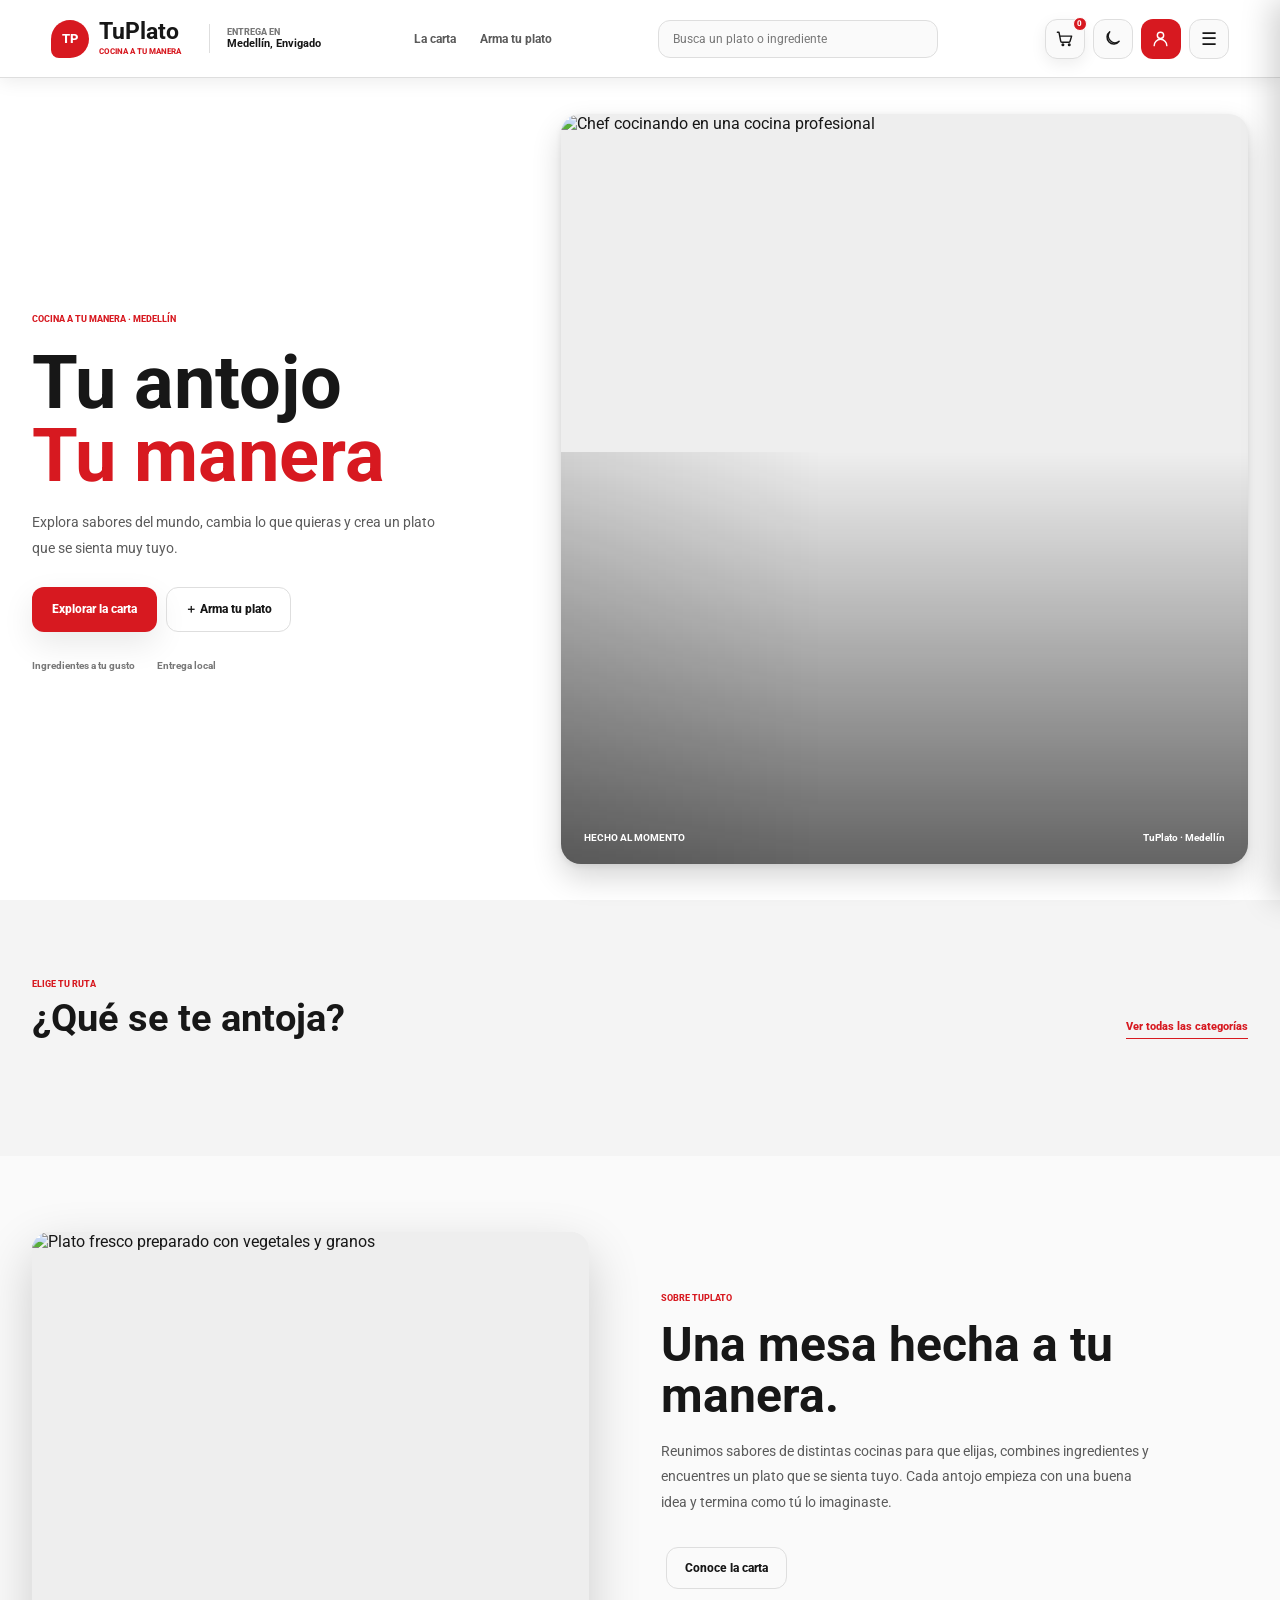
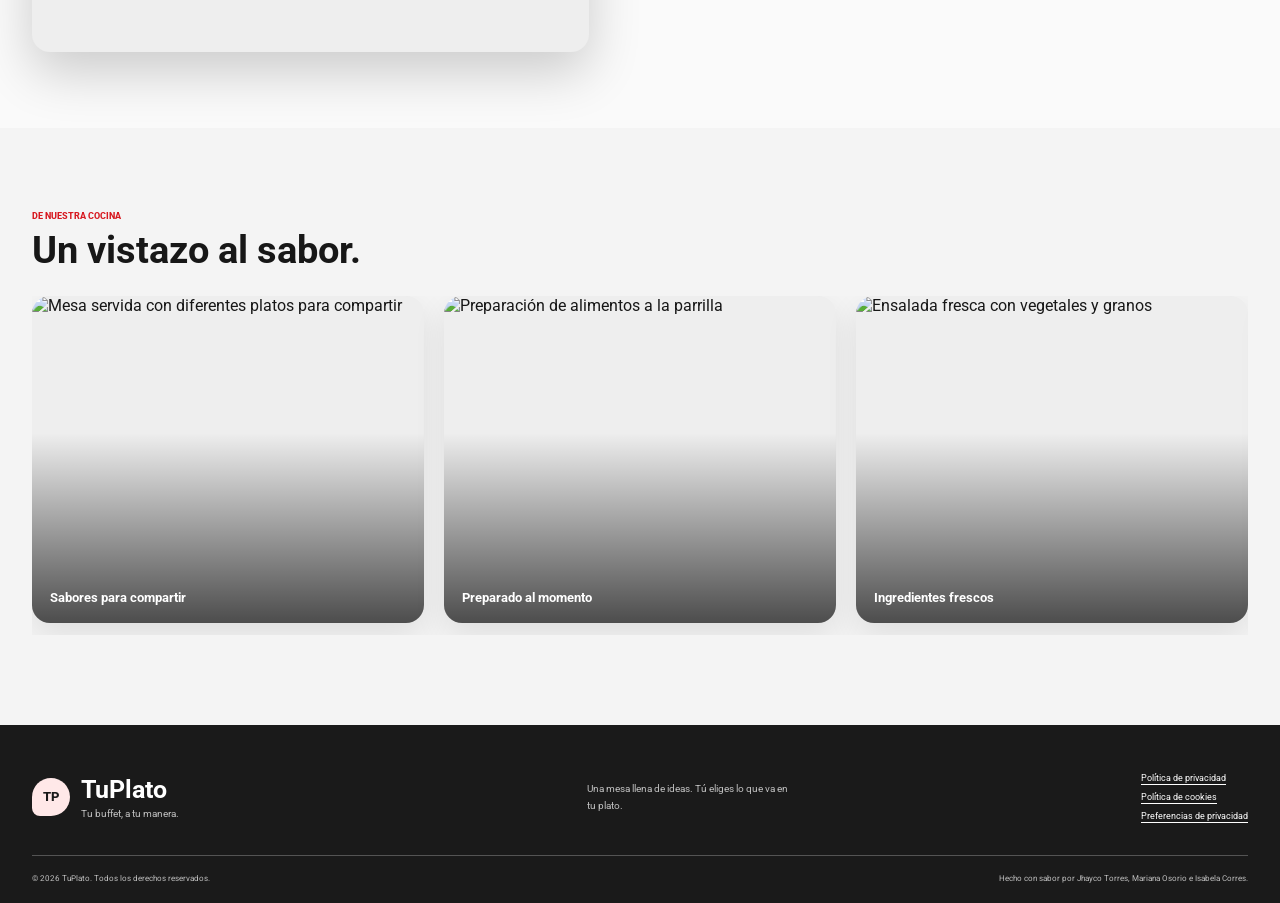
==== commit 05a7f541: "Fix authentication and session handling Co-authored-by: Copilot <223556219+Copilot@users.noreply.git" ====
--- a/index.html
+++ b/index.html
@@ -136,22 +136,46 @@
 <!-- Modal de autenticación -->
 <div id="modalAuth" class="fondo-modal">
   <div class="modal-contenido">
-    <span class="cerrar-x" onclick="cerrarModal('modalAuth')">&times;</span>
+    <span id="cerrarAuth" class="cerrar-x" onclick="cerrarModal('modalAuth')">&times;</span>
     <div id="vistaLogin">
       <h3>Iniciar sesión</h3>
-      <input type="email" id="loginCorreo" placeholder="Correo electrónico">
-      <input type="password" id="loginPass" placeholder="Contraseña">
-      <button class="boton-bloque" onclick="procesarLogin()">Ingresar</button>
+      <form onsubmit="event.preventDefault(); procesarLogin()">
+        <input type="email" id="loginCorreo" placeholder="Correo electrónico" autocomplete="email" required>
+        <input type="password" id="loginPass" placeholder="Contraseña" autocomplete="current-password" required>
+        <button id="btnLogin" class="boton-bloque" type="submit">Ingresar</button>
+      </form>
+      <p class="texto-cambio"><button class="auth-link" type="button" onclick="cambiarVistaAuth('recuperar')">¿Olvidaste tu contraseña?</button></p>
       <p class="texto-cambio">¿Eres nuevo? <span onclick="cambiarVistaAuth('registro')">Regístrate aquí</span></p>
     </div>
     <div id="vistaRegistro" style="display:none;">
       <h3>Crear cuenta</h3>
-      <input type="text" id="regNombre" placeholder="Nombre">
-      <input type="email" id="regCorreo" placeholder="Correo electrónico">
-      <input type="password" id="regPass" placeholder="Contraseña">
-      <button class="boton-bloque" onclick="procesarRegistro()">Crear cuenta</button>
+      <form onsubmit="event.preventDefault(); procesarRegistro()">
+        <input type="text" id="regNombre" placeholder="Nombre" autocomplete="name" required>
+        <input type="email" id="regCorreo" placeholder="Correo electrónico" autocomplete="email" required>
+        <input type="password" id="regPass" placeholder="Contraseña (mínimo 8 caracteres)" autocomplete="new-password" minlength="8" required>
+        <button id="btnRegistro" class="boton-bloque" type="submit">Crear cuenta</button>
+      </form>
       <p class="texto-cambio">¿Ya tienes cuenta? <span onclick="cambiarVistaAuth('login')">Inicia sesión</span></p>
     </div>
+    <div id="vistaRecuperar" style="display:none;">
+      <h3>Recuperar contraseña</h3>
+      <p class="modal-nota">Te enviaremos un enlace seguro para crear una contraseña nueva.</p>
+      <form onsubmit="event.preventDefault(); solicitarRecuperacion()">
+        <input type="email" id="recuperarCorreo" placeholder="Correo electrónico" autocomplete="email" required>
+        <button id="btnEnviarRecuperacion" class="boton-bloque" type="submit">Enviar enlace</button>
+      </form>
+      <p class="texto-cambio"><button class="auth-link" type="button" onclick="cambiarVistaAuth('login')">Volver a iniciar sesión</button></p>
+    </div>
+    <div id="vistaActualizarPassword" style="display:none;">
+      <h3>Nueva contraseña</h3>
+      <p class="modal-nota">Elige y confirma la contraseña nueva de tu cuenta.</p>
+      <form onsubmit="event.preventDefault(); actualizarPassword()">
+        <input type="password" id="nuevaPassword" placeholder="Nueva contraseña (mínimo 8 caracteres)" autocomplete="new-password" minlength="8" required>
+        <input type="password" id="confirmarPassword" placeholder="Confirmar nueva contraseña" autocomplete="new-password" minlength="8" required>
+        <button id="btnActualizarPassword" class="boton-bloque" type="submit">Actualizar contraseña</button>
+      </form>
+    </div>
+    <p id="estadoAuth" class="auth-status" role="status" aria-live="polite" hidden></p>
   </div>
 </div>
 
--- a/style.css
+++ b/style.css
@@ -1447,6 +1447,41 @@
   color: var(--accent);
   cursor: pointer;
   font-weight: 600;
+}
+
+.auth-link {
+  padding: 0;
+  border: 0;
+  background: transparent;
+  color: var(--accent);
+  font: inherit;
+  font-weight: 600;
+  cursor: pointer;
+}
+
+.auth-status {
+  margin: 16px 0 0;
+  padding: 10px 12px;
+  border-radius: 9px;
+  background: var(--surface-2);
+  color: var(--text-2);
+  font-size: 13px;
+  line-height: 1.45;
+  text-align: left;
+}
+
+.auth-status[hidden] {
+  display: none;
+}
+
+.auth-status-error {
+  background: #fff0ed;
+  color: #a83220;
+}
+
+body.oscuro .auth-status-error {
+  background: #48251f;
+  color: #ffc2b7;
 }
 
 .perfil-info {
